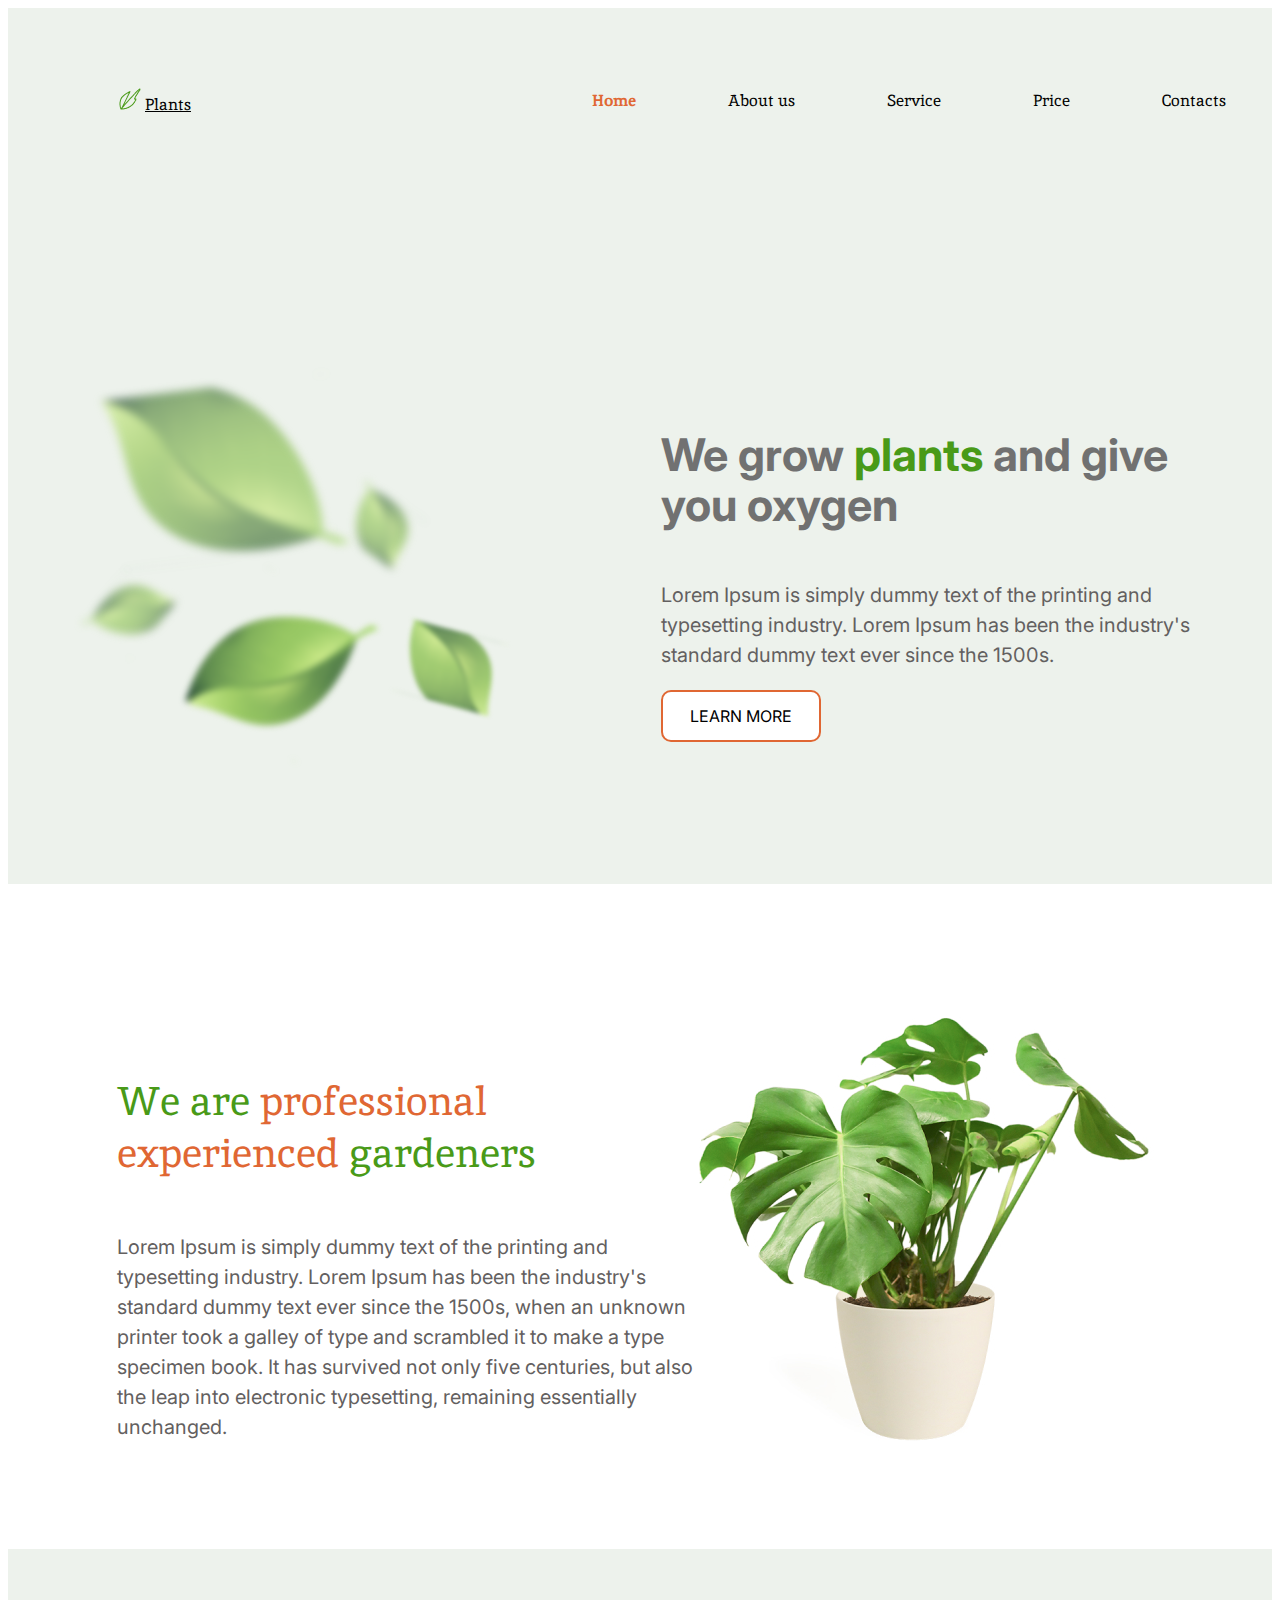
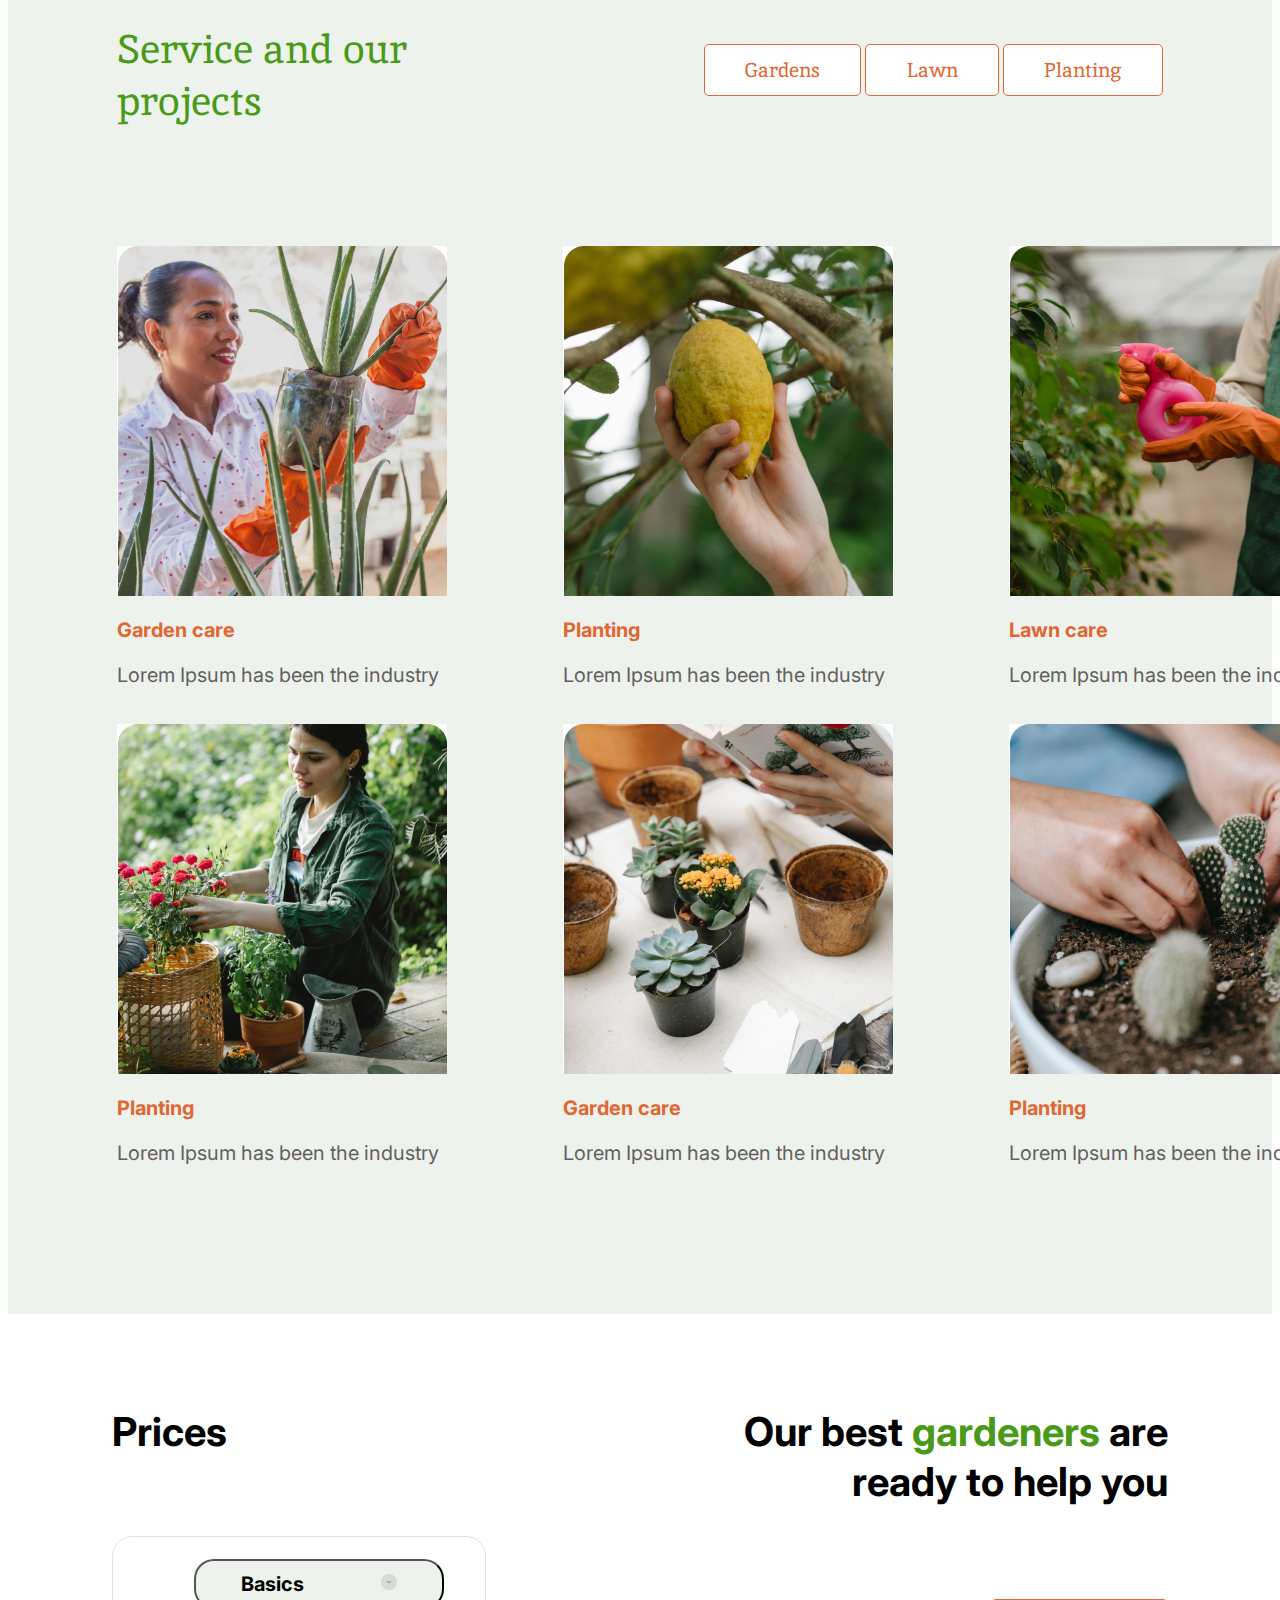
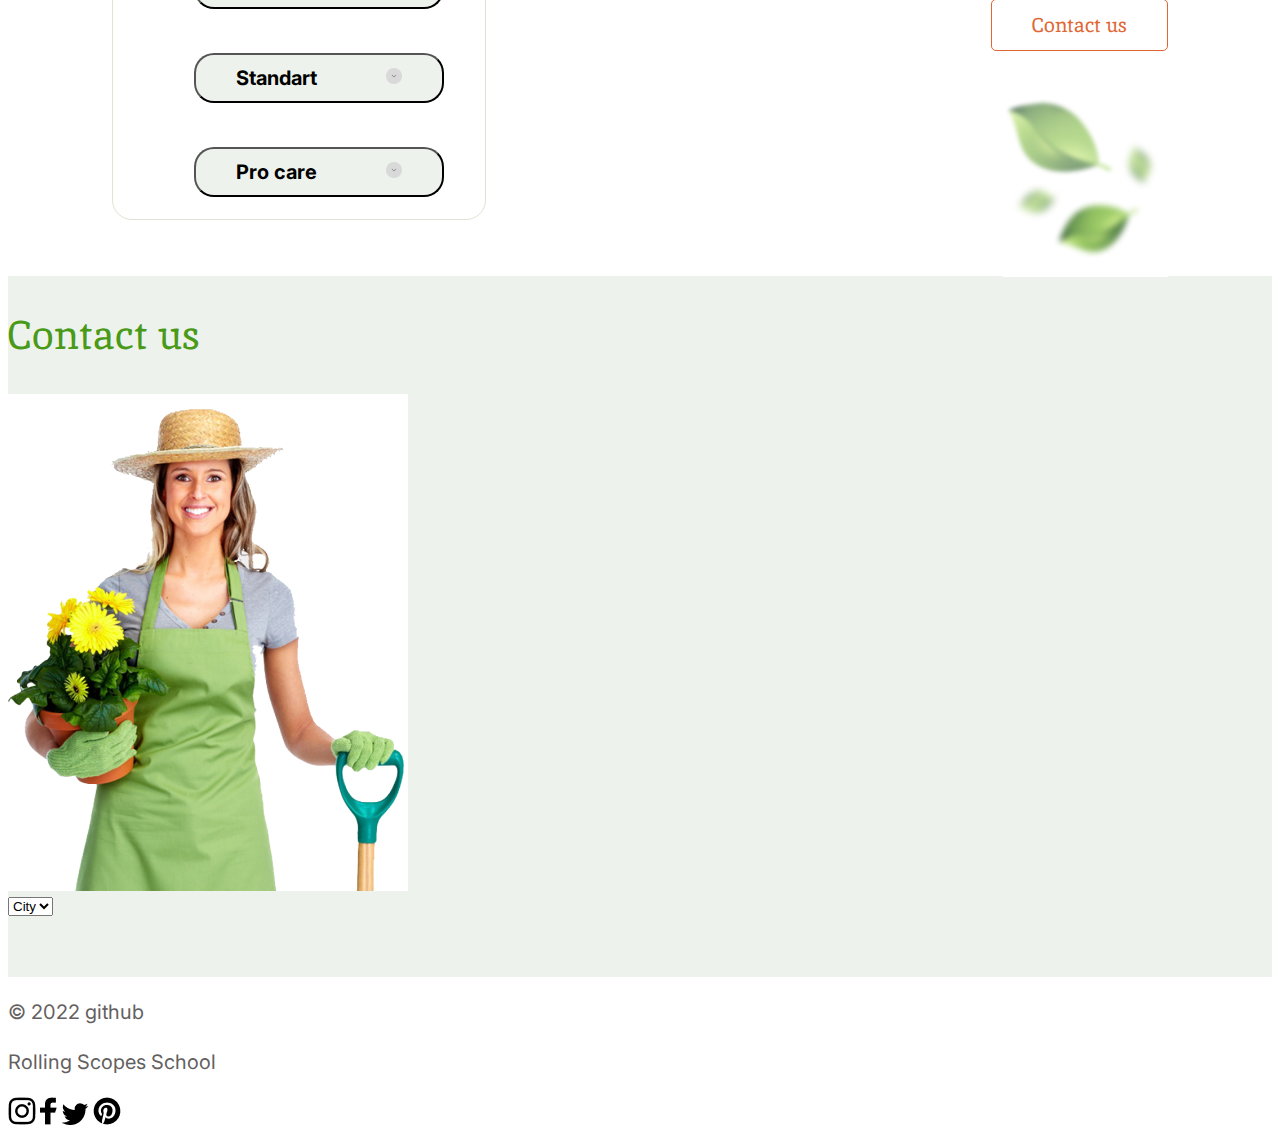
==== plants/index.html @ 0812a130 "feat: section services." ====
<!DOCTYPE html>
<html lang="en">
<head>
    <meta charset="UTF-8">
    <meta http-equiv="X-UA-Compatible" content="IE=edge">
    <meta name="viewport" content="width=device-width, initial-scale=1.0">
    <title>Plants</title>
    <link rel="preconnect" href="https://fonts.googleapis.com"><link rel="preconnect" href="https://fonts.gstatic.com" crossorigin><link href="https://fonts.googleapis.com/css2?family=Inter:wght@400;700&display=swap" rel="stylesheet">
    <link rel="preconnect" href="https://fonts.googleapis.com"><link rel="preconnect" href="https://fonts.gstatic.com" crossorigin><link href="https://fonts.googleapis.com/css2?family=Inika:wght@400;700&family=Inter:wght@400;700&display=swap" rel="stylesheet">
    <link rel="stylesheet" href="style.css">
</head>
<body>
    <header class="header">
        <div class="wrapper header_wrapper">
            <div class="logo__cont">
                <img src="img/logo/logo_vector.png" alt="logo">
                <a href="#" class="Logo">Plants</a>
            </div>
            <nav class="header__navig">
                <ul class="navig">
                    <li class="navig__list__home"><span class="color__text_second">Home</span></li>
                    <li class="navig__list">About us</li>
                    <li class="navig__list">Service</li>
                    <li class="navig__list">Price</li>
                    <li class="navig__list">Contacts</li>
                </ul>
            </nav>
        </div>
        
        
    </header>
    <main class="main">
        <section class="welcome">
            <div class="wrapper welcome__wrapper">
                <div class="welcome__content__left">
                    <img class="welcome__leafs" src="img/welcom/leafs.svg" alt="leafs">
                </div>
                <div class="welcome__content__right">
                    <h1>We grow <span class="color__text">plants</span> and give you oxygen</h1>
                    <p>Lorem Ipsum is simply dummy text of the printing and typesetting industry. Lorem Ipsum has been the industry's standard dummy text ever since the 1500s.</p>
                    <div class="welcom__button">
                    <button class="button_first">LEARN MORE</button>
                    </div>
                </div>
            </div>
        </section>
        <section class="about">
            <div class="wrapper about__wrapper">
                <div class="about__content">     
                    <h2>We are <span class="color__text_second">professional experienced</span>  gardeners</h2>
                    <p>Lorem Ipsum is simply dummy text of the printing and typesetting industry. Lorem Ipsum has been the industry's standard dummy text ever since the 1500s, when an unknown printer took a galley of type and scrambled it to make a type specimen book. It has survived not only five centuries, but also the leap into electronic typesetting, remaining essentially unchanged. </p>
                <div class="staffs">
                    <div class="img__julie">
                        <img  src="img/about/julie.jpg" alt="julie" >
                        <p>Julie</p>
                    </div>
                    <div class="img__marisa">
                        <img  src="img/about/marisa.jpg" alt="marisa">
                        <p>Marisa</p> 
                    </div>              
                </div>
                </div>
                <img class="houseplant" src="img/about/houseplant.jpg" alt="houseplant">
            </div>
        </section>
        <section class="services">
            <div class="wrapper services__wrapper">
                <div class="services__description">
                    <h2 class="services__title">Service and our projects</h2>
                    <div class="services__buttons">
                        <button class="button_second">Gardens</button>
                        <button class="button_second">Lawn</button>
                        <button class="button_second">Planting</button>
                    </div>
                   
                </div>
                <div class="services__content">
                    <span class="services_item">
                        <img src="img/services/1.jpg" alt="Garden care">
                        <h3>Garden care</h3>
                        <p>Lorem Ipsum has been the industry</p>
                    </span>
                    <span class="services_item">
                        <img src="img/services/2.jpg" alt="Planting">
                        <h3>Planting</h3>
                        <p>Lorem Ipsum has been the industry</p>
                    </span>
                    <span class="services_item">
                        <img src="img/services/3.jpg" alt="Lawn care">
                        <h3>Lawn care</h3>
                        <p>Lorem Ipsum has been the industry</p>
                    </span>
                    <span class="services_item">
                        <img src="img/services/4.jpg" alt="Planting">
                        <h3>Planting</h3>
                        <p>Lorem Ipsum has been the industry</p>
                    </span>
                    <span class="services_item">
                        <img src="img/services/5.jpg" alt="Garden care">
                        <h3>Garden care</h3>
                        <p>Lorem Ipsum has been the industry</p>
                    </span>
                    <span class="services_item">
                        <img src="img/services/6.jpg" alt="Planting">
                        <h3>Planting</h3>
                        <p>Lorem Ipsum has been the industry</p>
                    </span>
                </div> 
            </div>
        </section>
        <section class="prices">
            <div class="wrapper prices__wrapper">
                <div class="prices" id="prices">
                    <h4>Prices</h4>
                </div>
                <div class="prices__form" id="prices__form">
                       <ul class="dropdown__menu">
                        <li><button class="select__button">Basics <span><img src="img/other/accordion_btn.png" alt="accordion_btn"></span> </button></li>
                        <li><button class="select__button">Standart<span><img src="img/other/accordion_btn.png" alt="accordion_btn"></span> </button></li>
                        <li><button class="select__button">Pro care<span><img src="img/other/accordion_btn.png" alt="accordion_btn"></span> </button></li>
                       </ul>
                </div>
              <div class="prices__content" id="prices__description">
                <div class="prices__description" >
                    <h4>Our best <span class="color__text">gardeners</span> are ready to help you</h4>
                </div>
                <div class="prices__button" >
                    <button class="button_second">Contact us</button>
                </div>
                <div class="prices__image" >
                    <img src="img/prices/leafs.jpg" alt="leafs">
                </div>
              </div>

            </div>
        </section>
        <section class="contacts">
            <div class="wrapper">
                <h2>Contact us</h2>
                <img src="img/contact/contact_woman.jpg" alt="woman">
                <div class="contact__wrapp">
                    <select name="city" id="#">
                        <option value="city">City</option>
                    </select>
                </div>
            </div>
        </section>
    </main>
    <footer class="footer">
        <div class="wrapper">
            <div class="data">
                <p>&copy; 2022 github</p>
                <p>Rolling Scopes School</p>
                <div class="social__list">
                    <img src="img/footer_img/1.png" alt="instagram">
                    <img src="img/footer_img/2.png" alt="facebook">
                    <img src="img/footer_img/3.png" alt="twitter">
                    <img src="img/footer_img/4.png" alt="pinterest">
                </div>
            </div>
        </div>
    </footer>
</body>
</html>
---- plants/style.css ----
/* -------------------- constants ---------------------- */
:root{
    --color-main:#499A18;
    --color-secondary:#E06733;
    --color-background-main:#EDF2EC;
    --color-background-secondary:#FFFFFF;
    
}
html{
    font-size: 10px;
}

body{
    font-size: 1.6rem;
     font-family:'Inter', sans-serif;
}

.wrapper{
    max-width: 1440px;
    margin: auto;
    
}

/* -------------------- styles for text  ---------------- */
h1{
    font-family: 'Inter';
    font-style: normal;
    font-weight: 700;
    font-size: 45px;
    line-height: 50px;
    color: #717171;
}

h2{
    font-family: 'Inika';
    font-style: normal;
    font-weight: 400;
    font-size: 40px;
    line-height: 52px;
    color:var(--color-main)
}

h3{
    font-family: 'Inter';
    font-style: normal;
    font-weight: 700;
    font-size: 20px;
    line-height: 20px;
    color: var(--color-secondary);
}

h4{
    font-family: 'Inter';
    font-style: normal;
    font-weight: 700;
    font-size: 40px;
    line-height: 50px;
    color: #000000;
}
.color__text{
    color:var(--color-main);
}

.color__text_second{
    color: var(--color-secondary);
}

p{
    font-family: 'Inter';
    font-style: normal;
    font-weight: 400;
    font-size: 20px;
    line-height: 30px;
    color: #636060;
}

/* -------------------- sections -----------------------------*/
header{
    background-color:var(--color-background-main);
    padding: 52px 0 60.96px 0;
  
}

main{
    background-color:var(--color-background-main);
    padding: 52px 0 60.96px 0;
}

.header_wrapper{
    display: flex;
    align-items: center;
    justify-content: space-between;
}

.navig{
    display: flex;
}

.navig__list{
    list-style: none;
    padding: 0 46px;
    font-family: 'Inika';
    font-style: normal;
    font-weight: 400;
    font-size: 16px;
    line-height: 50px;
    color: #000;
    cursor: pointer;
}

.navig__list__home{
    list-style: none;
    padding: 0 46px;
    font-family: 'Inika';
    font-style: normal;
    font-weight: 700;
    font-size: 16px;
    line-height: 50px;
}

.Logo{
    font-family: 'Inika';
    font-style: normal;
    font-weight: 400;
    font-size: 16px;
    line-height: 21px;

    color: #000000;
}

.logo__cont{
    padding-left: 111px;
}

.welcome{
    background-color: var(--color-background-main);
}

.welcome__wrapper{
    display: flex;
    align-items: center;
    justify-content: space-between;
    padding: 109px 62px;
}

.welcome__content__right{
    width: 549px;
    height: 340px;
    display: flex;
    flex-wrap: wrap;
    align-content: space-between;
    justify-content: space-between;
   
}
.welcome__leafs{
    width: 448.8px;
    height: 407.36px;
       
}    

.about{
    background-color: var(--color-background-secondary);
}

.about__wrapper{
    display: flex;
    align-items:center ;
    justify-content: space-between;
    padding: 93px 109px;
}

.about__content{
    word-wrap: break-word;
    display: flex;
    justify-content: left;
    flex-wrap: wrap;
    width: 605px;
    height: 350px;
    left: 109px;
    top: 161px;
}
.houseplant{
    width: 464px;
    height: 479px;
    left: 867px;
    top: 93px;
}

.staffs{
    display: none;
}
/*
.about__content:hover + .staffs{
    
 }
 */

.services{
    background-color: var(--color-background-main);
}

.services__wrapper{
    display: flex;
    flex-direction: column;
}

.services__description{
    display: flex;
    justify-content: space-between;
    align-items: center;
    padding: 40px 109px 90px;
 
}

.services__content{
    display: flex;
    flex-wrap: wrap;
    justify-content: space-between;
    align-items: center;
    align-content: space-around;
    width:1222px ;
    height: 955px;
    padding: 0px 109px 119px 109px;
}

.services__title{
    width: 306px;
    height: 94px;
}


.prices{
    background-color: var(--color-background-secondary);
}

.prices__wrapper{
    display: grid;
    padding: 40px 104px;
    grid-template-rows: 1fr  ;
    grid-template-columns: 1fr;
    row-gap: 10px;
    grid-template-areas: 
    "prices prices__description"
    "prices__form prices__description"
    ;
}
.prices__content{
    display: flex;
    flex-direction: column;
    justify-content: space-between;
    align-items: flex-end;
    width: 452px;
    height: 191px;
    text-align: right;
    grid-gap: 39px;
}


#prices{
    grid-area: prices;
}
#prices__description{
    grid-area: prices__description;
}
#prices__form{
    grid-area: prices__form;
}
    

.contacts{
    background-color: var(--color-background-main);
}

footer{
    background-color: var(--color-background-secondary);
}

/* ---------------------- elements ------------------------*/

.button_first{
    font-family: 'Inter';
    font-style: normal;
    font-weight: 400;
    font-size: 16px;
    line-height: 20px;
    background: var(--color-background-secondary);
    border: 2px solid #E06733;
    border-radius: 10px;
    cursor: pointer;

    padding: 14px 27px;
}

.button_second{
    font-family: 'Inika';
    font-style: normal;
    font-weight: 400;
    font-size: 20px;
    line-height: 26px;
    color: var(--color-secondary);
    cursor: pointer;
    background-color: var(--color-background-secondary);
    border: 1px solid #E06733;
    border-radius: 5px;

    padding: 12px 40px
}

.dropdown__menu{
    display: flex;
    flex-direction: column;
    align-items: center;
    justify-content: space-around;
    box-sizing: content-box;
    width: 332px;
    height: 282.01px;
    border: 1px solid #E3E1D5;
    border-radius: 20px;
    list-style: none;
}

.select__button{
    width: 250px;
    height: 50px;
    background: #EDF2EC;
    border-radius: 20px;
    left: 145px;
    top: 347.01px;

    font-family: 'Inter';
    font-style: normal;
    font-weight: 700;
    font-size: 20px;
    line-height: 20px;
    color: #000000;
}

.select__button{
    display: flex;
    justify-content: space-around;
    align-items: center;
    cursor: pointer;

}
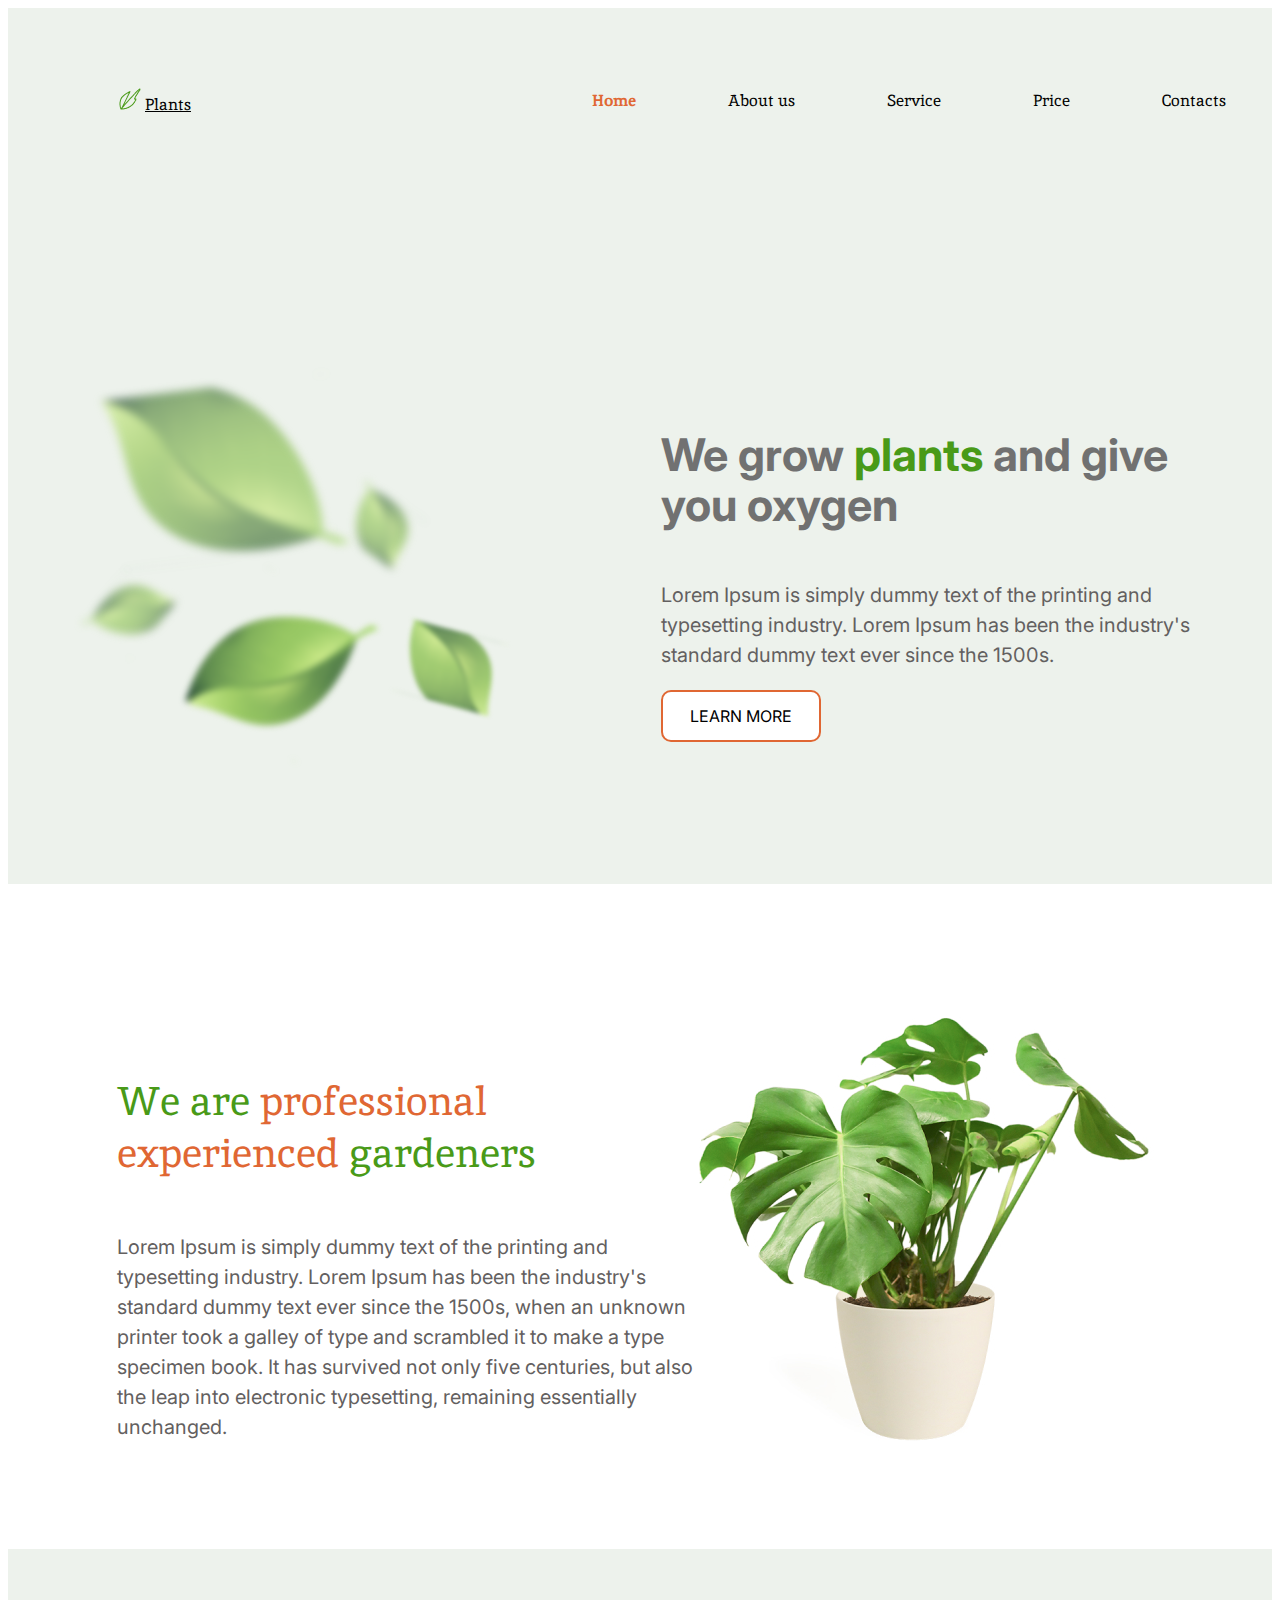
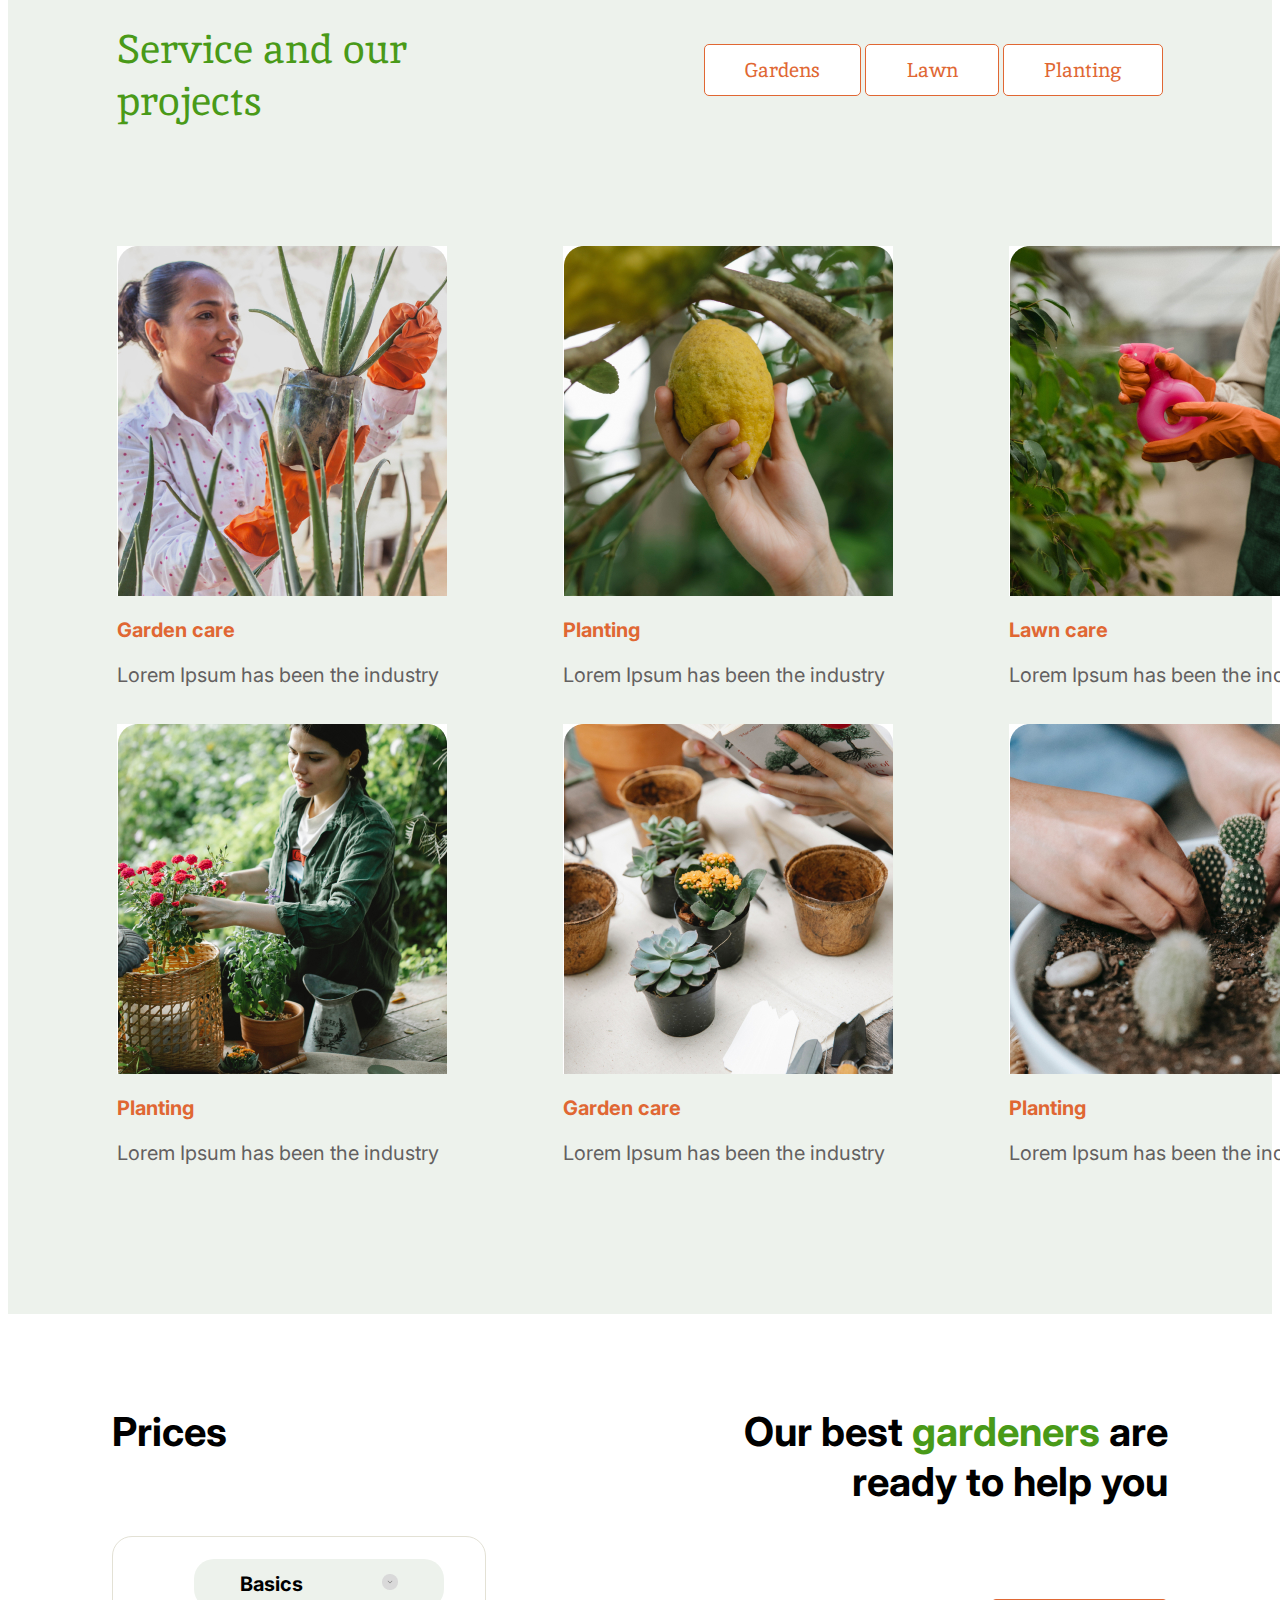
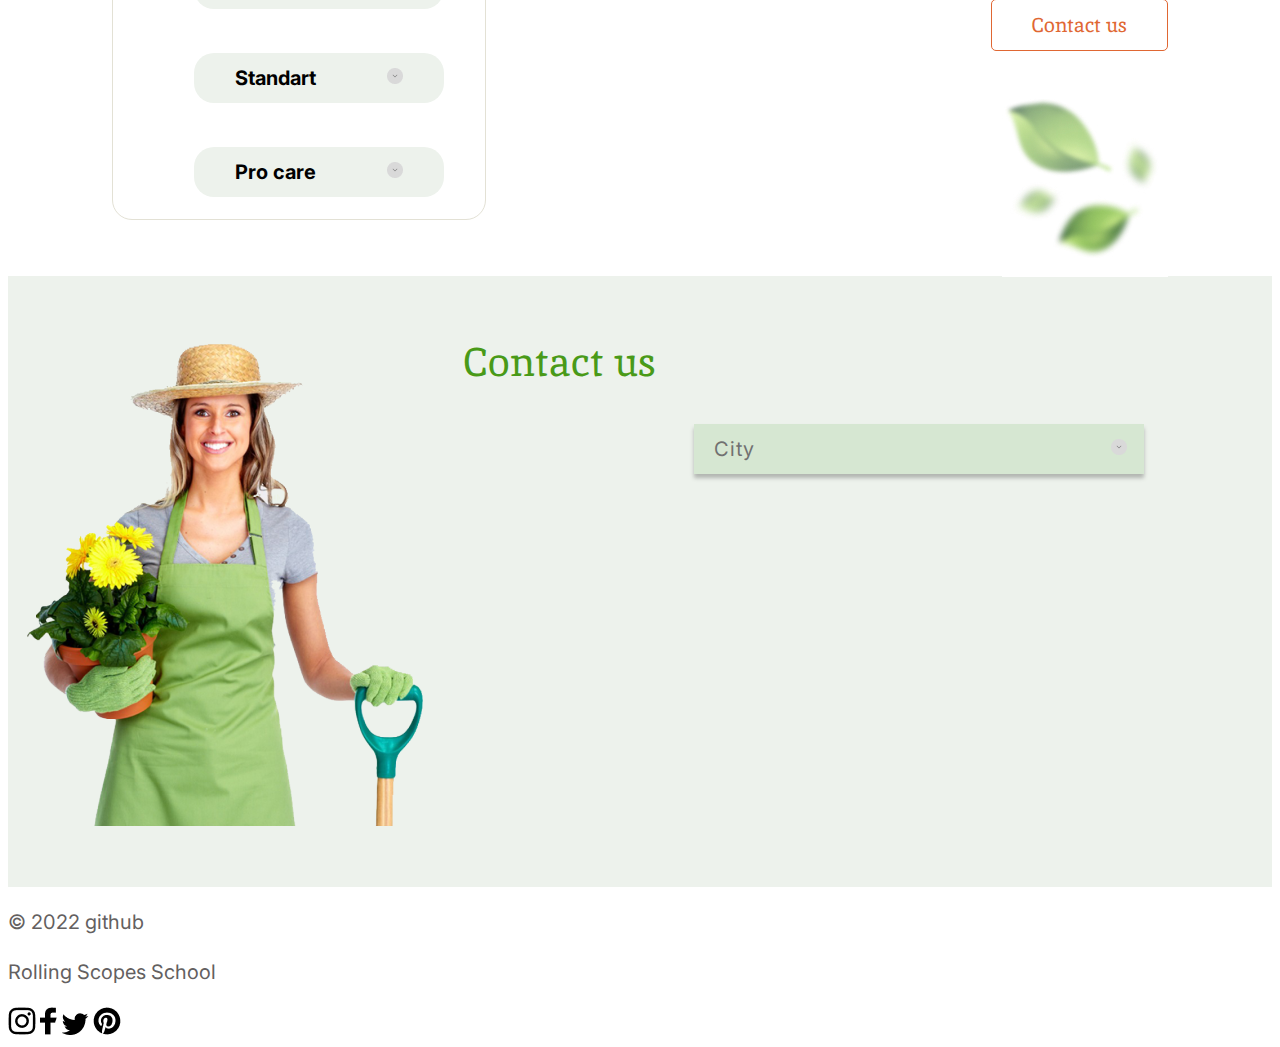
==== commit eea47d67: "feat: section contacts" ====
--- a/plants/index.html
+++ b/plants/index.html
@@ -135,14 +135,12 @@
             </div>
         </section>
         <section class="contacts">
-            <div class="wrapper">
+            <div class="wrapper contacts__wrapper">
+                <img src="img/contact/contact_woman.png" alt="woman" class="contact__img">
                 <h2>Contact us</h2>
-                <img src="img/contact/contact_woman.jpg" alt="woman">
-                <div class="contact__wrapp">
-                    <select name="city" id="#">
-                        <option value="city">City</option>
-                    </select>
-                </div>
+                <div class="button__wrapp">
+                        <button class="contact__button">City<span><img src="img/other/accordion_btn.png" alt="accordion"></span></button>
+                </div>      
             </div>
         </section>
     </main>
--- a/plants/style.css
+++ b/plants/style.css
@@ -6,6 +6,7 @@
     --color-background-secondary:#FFFFFF;
     
 }
+
 html{
     font-size: 10px;
 }
@@ -78,6 +79,7 @@
 header{
     background-color:var(--color-background-main);
     padding: 52px 0 60.96px 0;
+   
   
 }
 
@@ -269,8 +271,27 @@
 
 .contacts{
     background-color: var(--color-background-main);
-}
-
+    
+}
+
+.contacts__wrapper{
+    display: flex;
+    justify-content: space-around;
+}
+
+.contacts__wrapper h2{
+    padding-top: 60px;
+    margin: 0;
+}
+.contact__img{
+    padding-top: 53px;
+    
+}
+.button__wrapp{
+    display: flex;
+   
+    padding: 148px 109px 0 0 ;
+}
 footer{
     background-color: var(--color-background-secondary);
 }
@@ -333,6 +354,7 @@
     font-size: 20px;
     line-height: 20px;
     color: #000000;
+    border: 0;
 }
 
 .select__button{
@@ -341,4 +363,36 @@
     align-items: center;
     cursor: pointer;
 
-}+}
+.contact__button{
+    width: 450px;
+    height: 50px;
+}
+.contact__button{
+    background: #D6E7D2;
+    box-shadow: 0px 4px 4px rgba(0, 0, 0, 0.25);
+    border-radius: 0px;
+    border: 0;
+}
+
+.contact__button{
+    display: flex;
+    flex-wrap: nowrap;
+    justify-items: baseline;
+    justify-content: space-between;
+    align-items: center;
+    padding-left: 20px;
+    padding-right: 17px;
+    
+}
+.contact__button{
+    font-family: 'Inter';
+    font-style: normal;
+    font-weight: 400;
+    font-size: 20px;
+    line-height: 40px;
+    letter-spacing: 0.05em;
+    color: #717171;
+    cursor: pointer;
+
+}
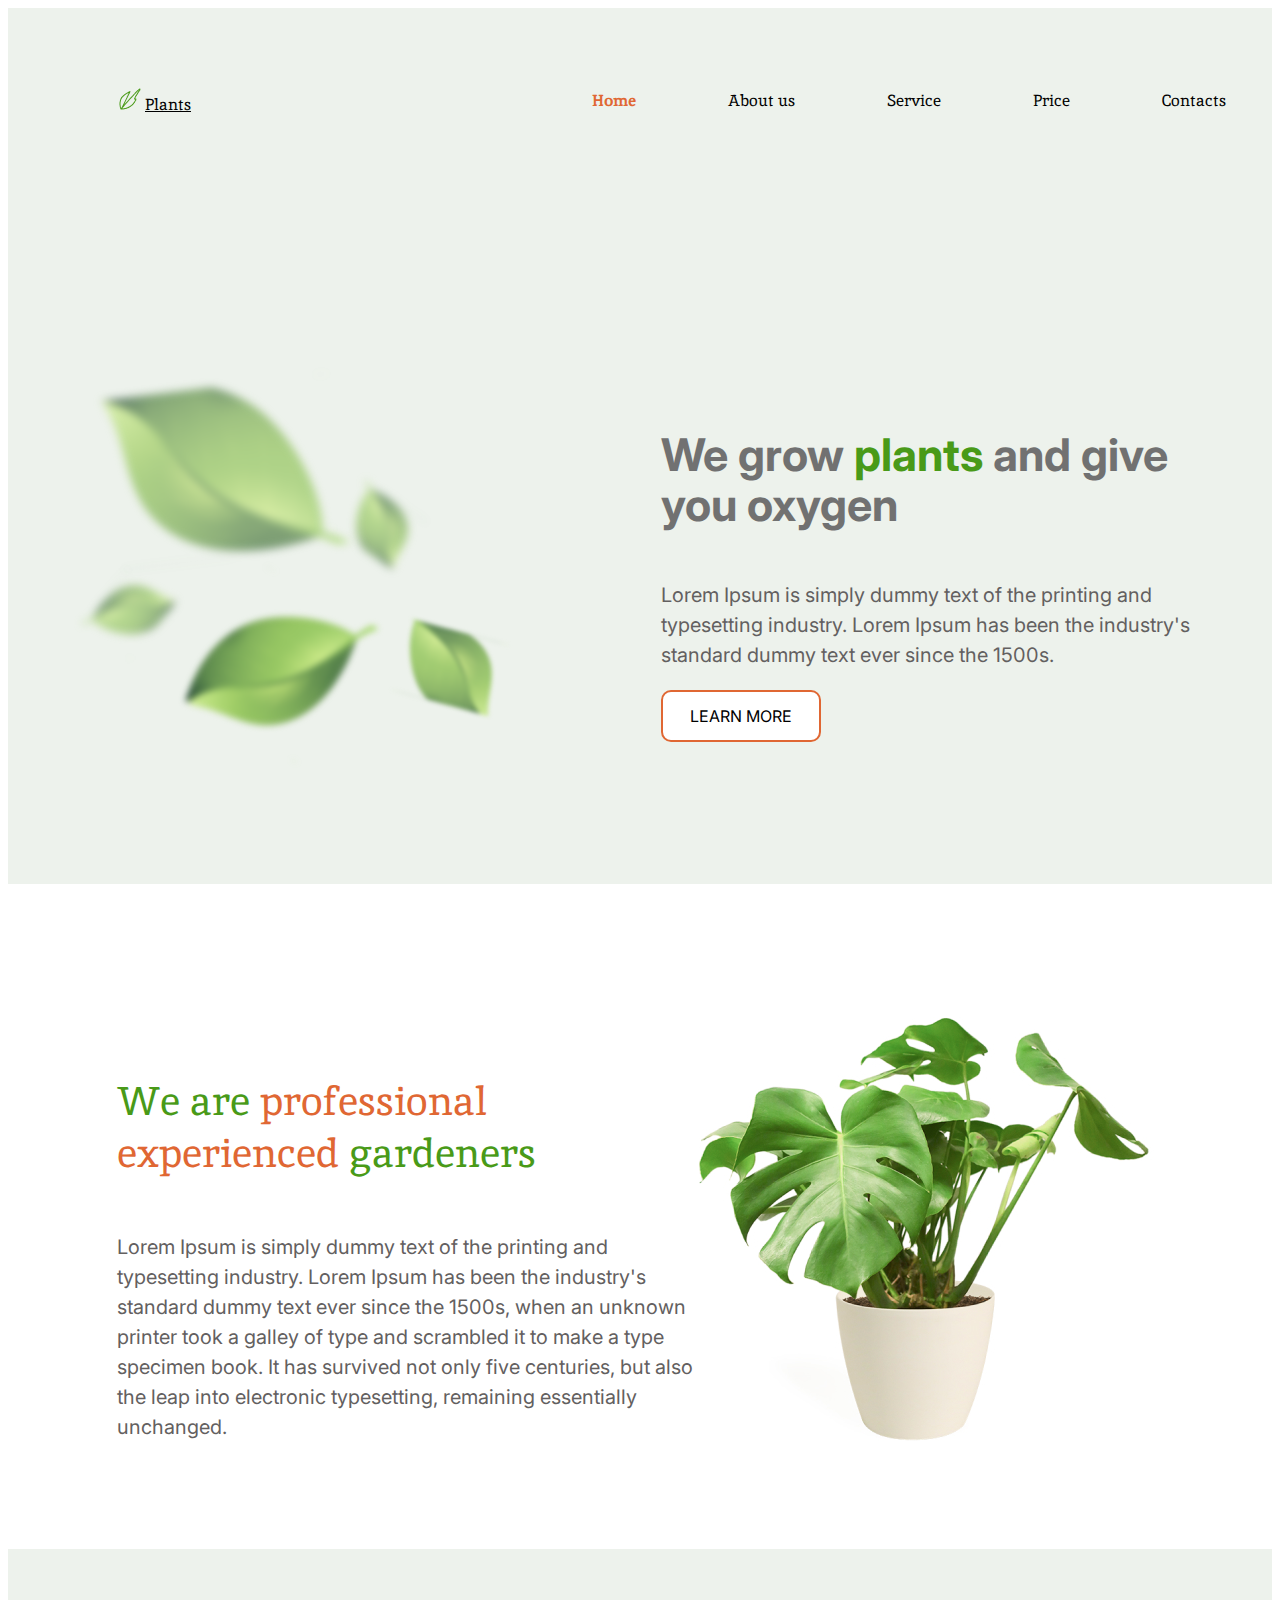
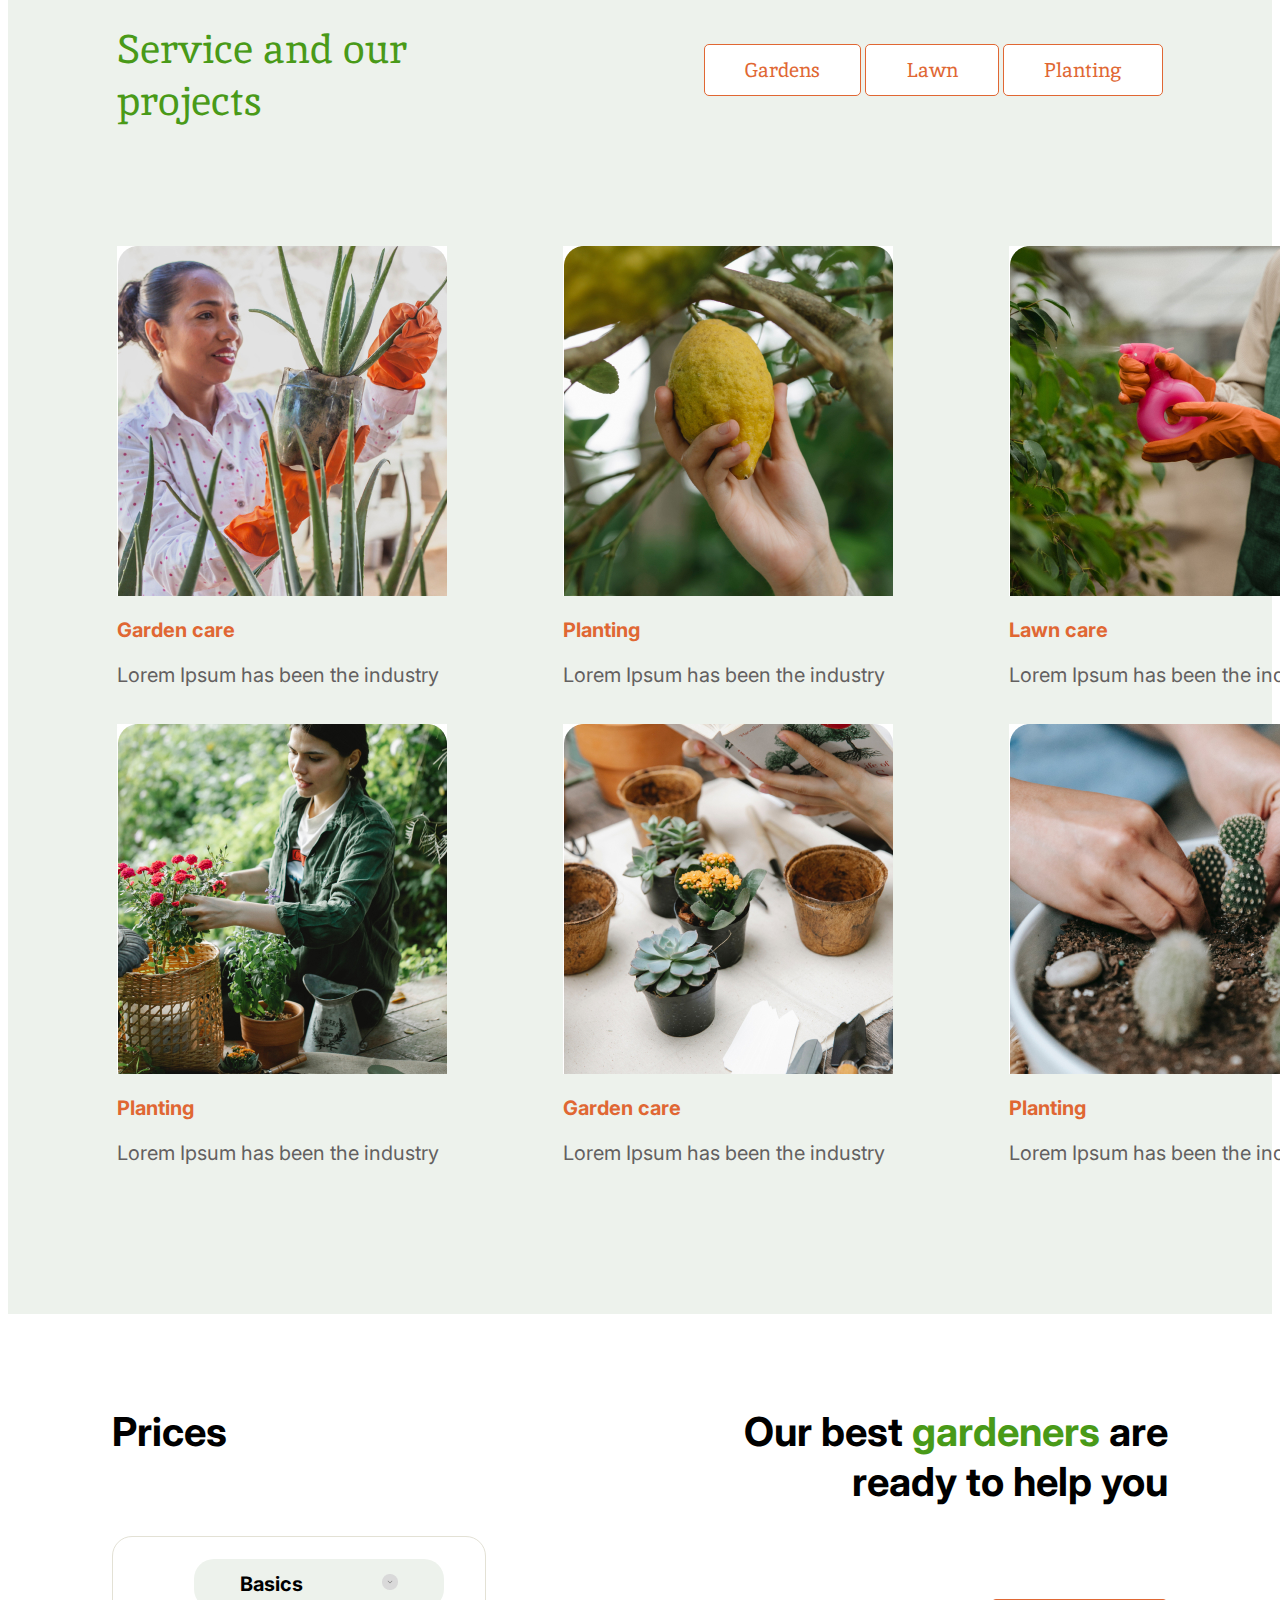
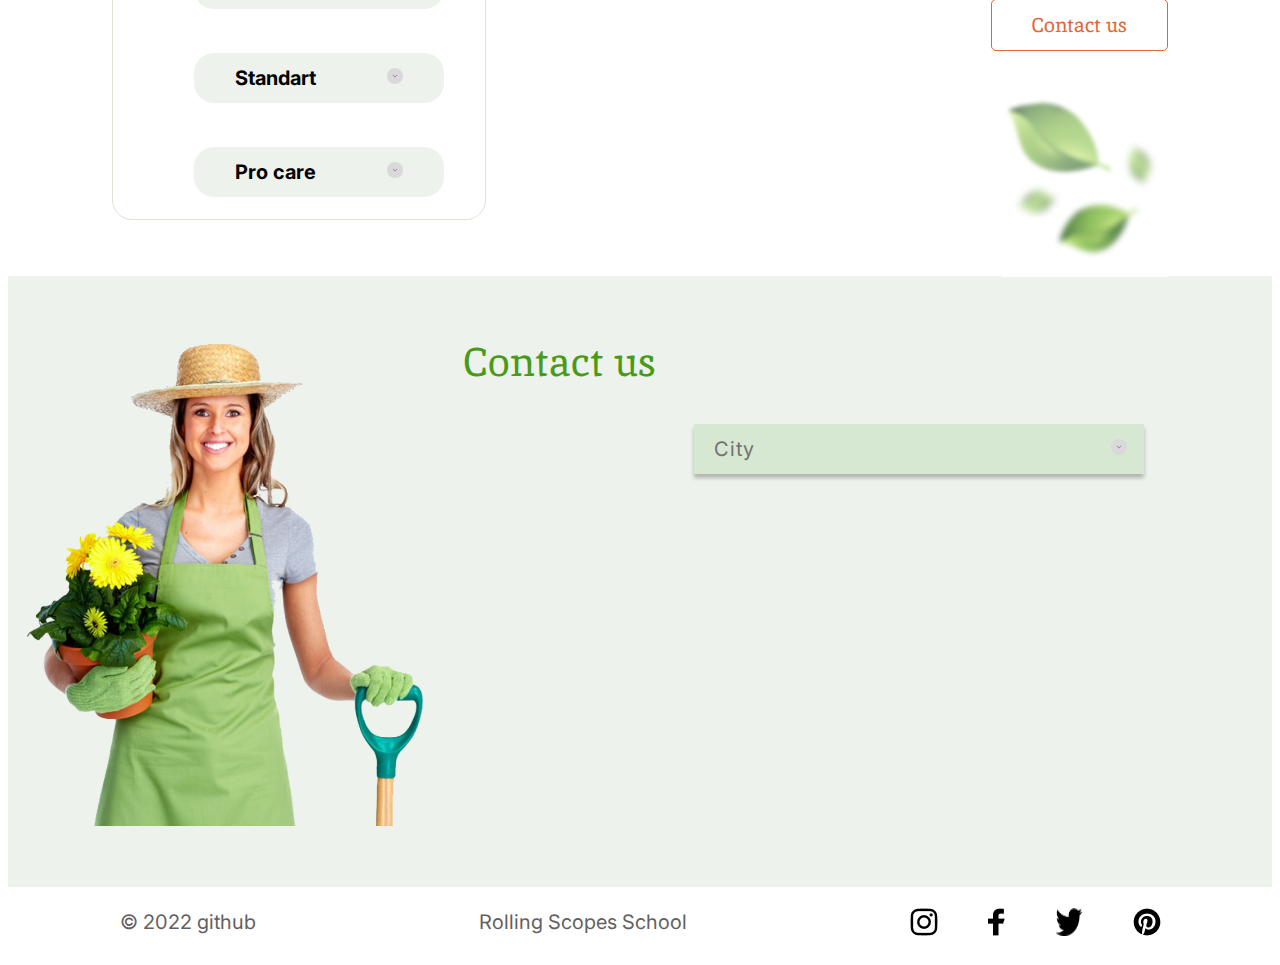
==== commit c0ba56b5: "feat: footer" ====
--- a/plants/index.html
+++ b/plants/index.html
@@ -145,8 +145,8 @@
         </section>
     </main>
     <footer class="footer">
-        <div class="wrapper">
-            <div class="data">
+        <div class="wrapper footer__wrapper">
+   
                 <p>&copy; 2022 github</p>
                 <p>Rolling Scopes School</p>
                 <div class="social__list">
@@ -155,7 +155,7 @@
                     <img src="img/footer_img/3.png" alt="twitter">
                     <img src="img/footer_img/4.png" alt="pinterest">
                 </div>
-            </div>
+    
         </div>
     </footer>
 </body>
--- a/plants/style.css
+++ b/plants/style.css
@@ -289,11 +289,23 @@
 }
 .button__wrapp{
     display: flex;
-   
     padding: 148px 109px 0 0 ;
 }
 footer{
     background-color: var(--color-background-secondary);
+}
+
+.footer__wrapper{
+    display: flex;
+    flex-wrap: nowrap;
+    justify-items: center;
+    justify-content: space-around;
+    align-items: center;
+}
+.social__list{
+    display: flex;
+    gap: 50px;
+    justify-content: space-between;
 }
 
 /* ---------------------- elements ------------------------*/
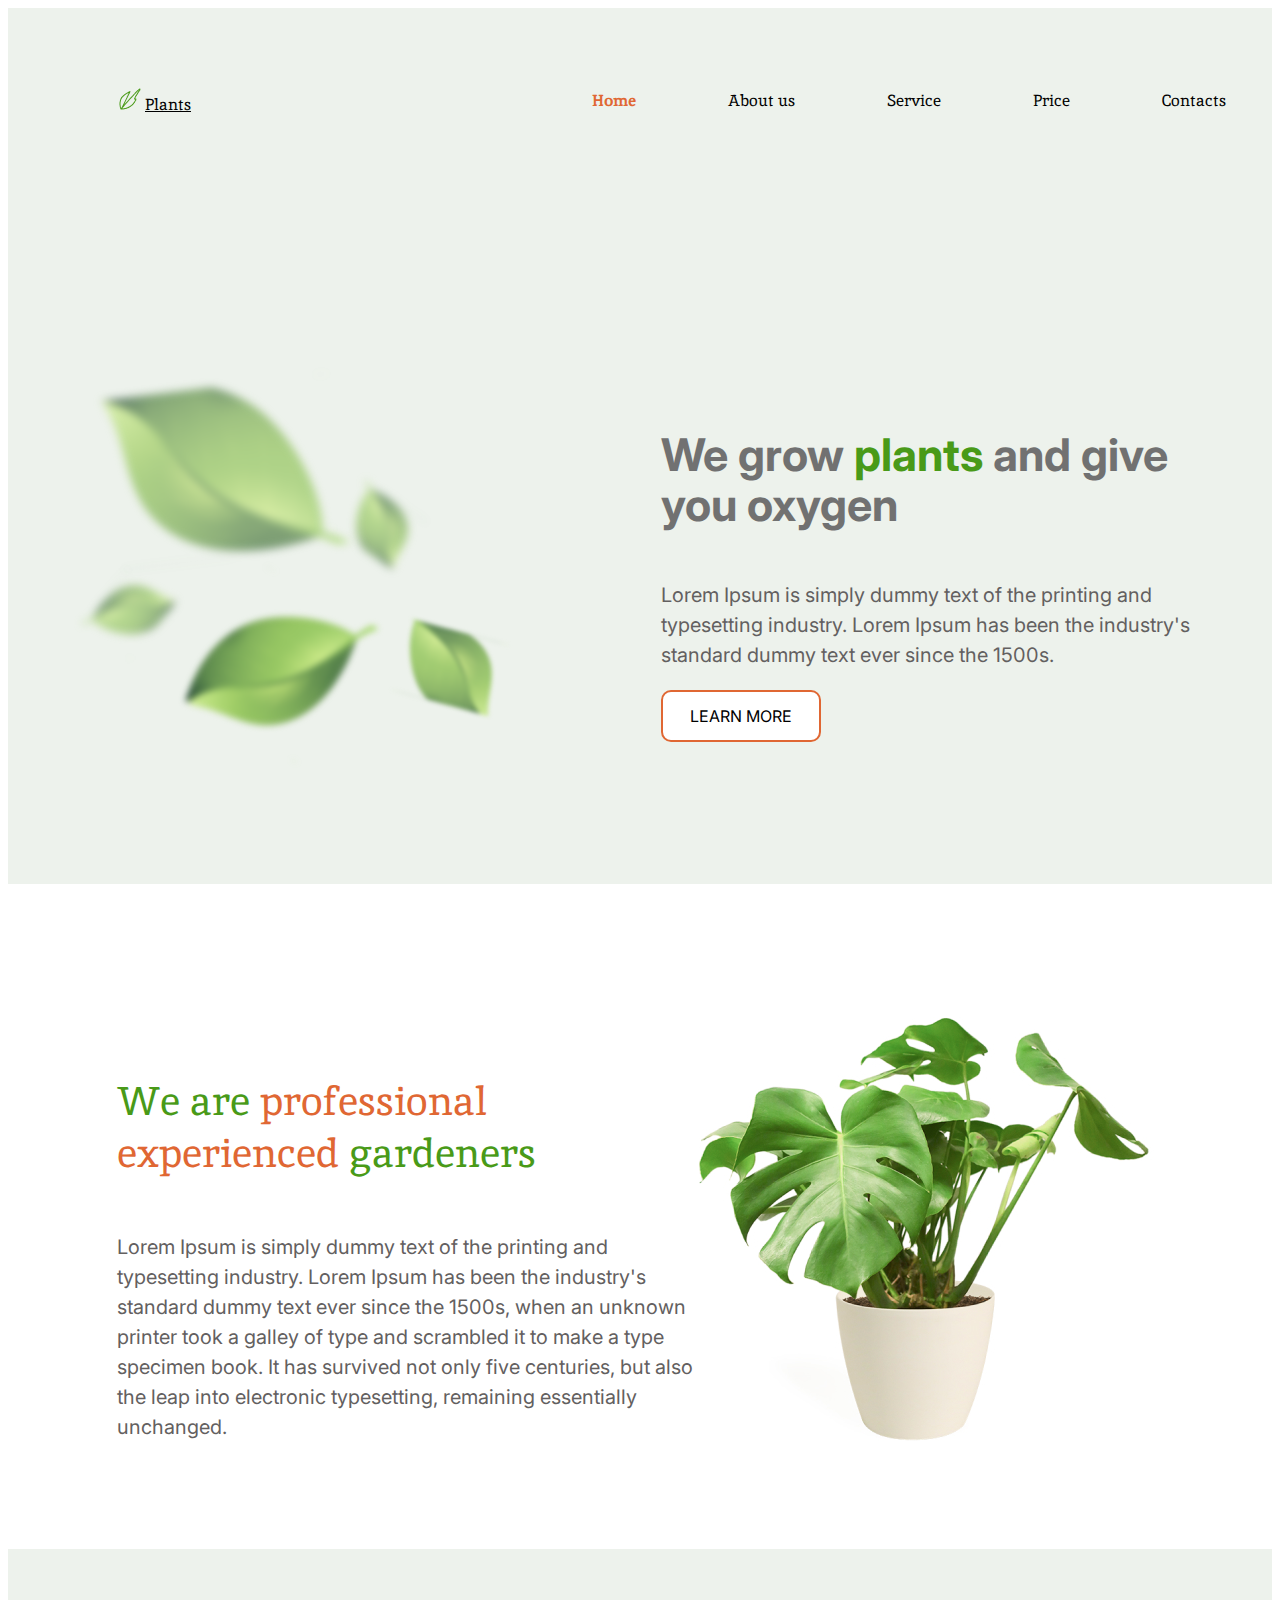
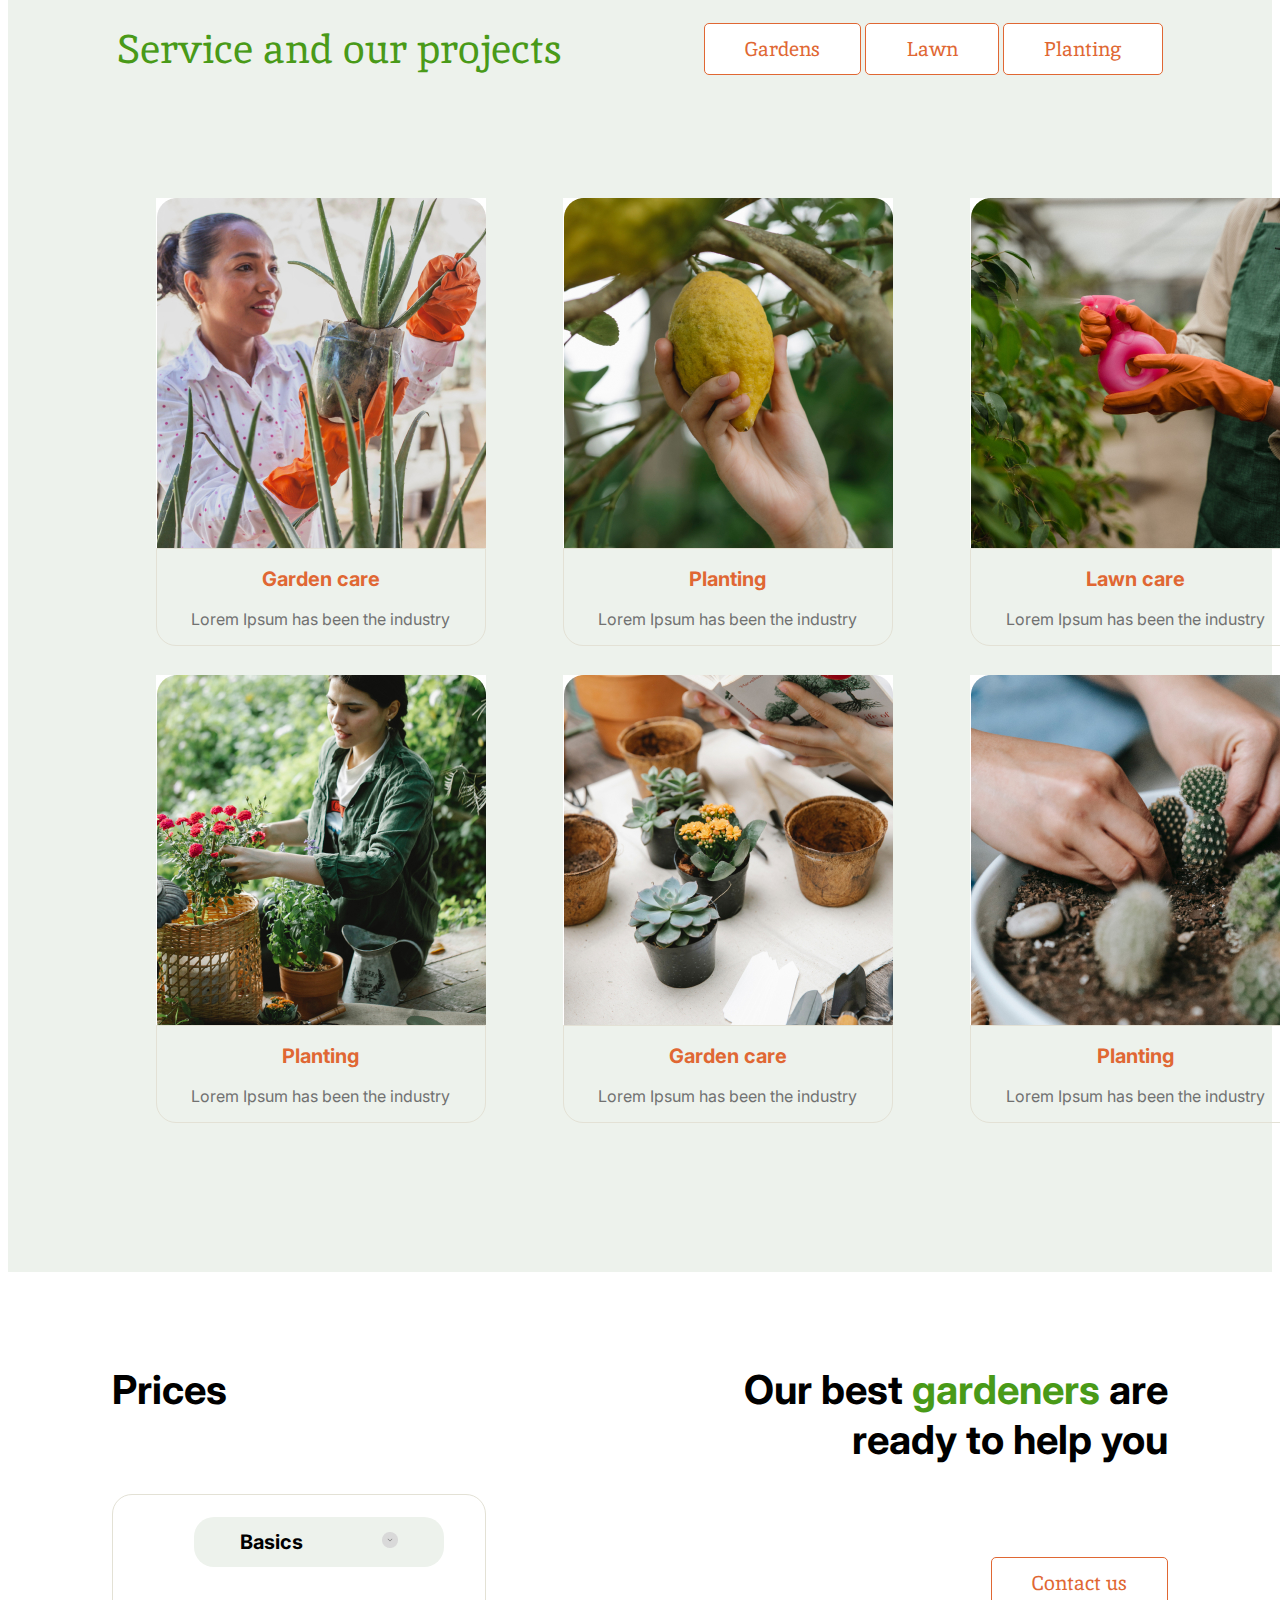
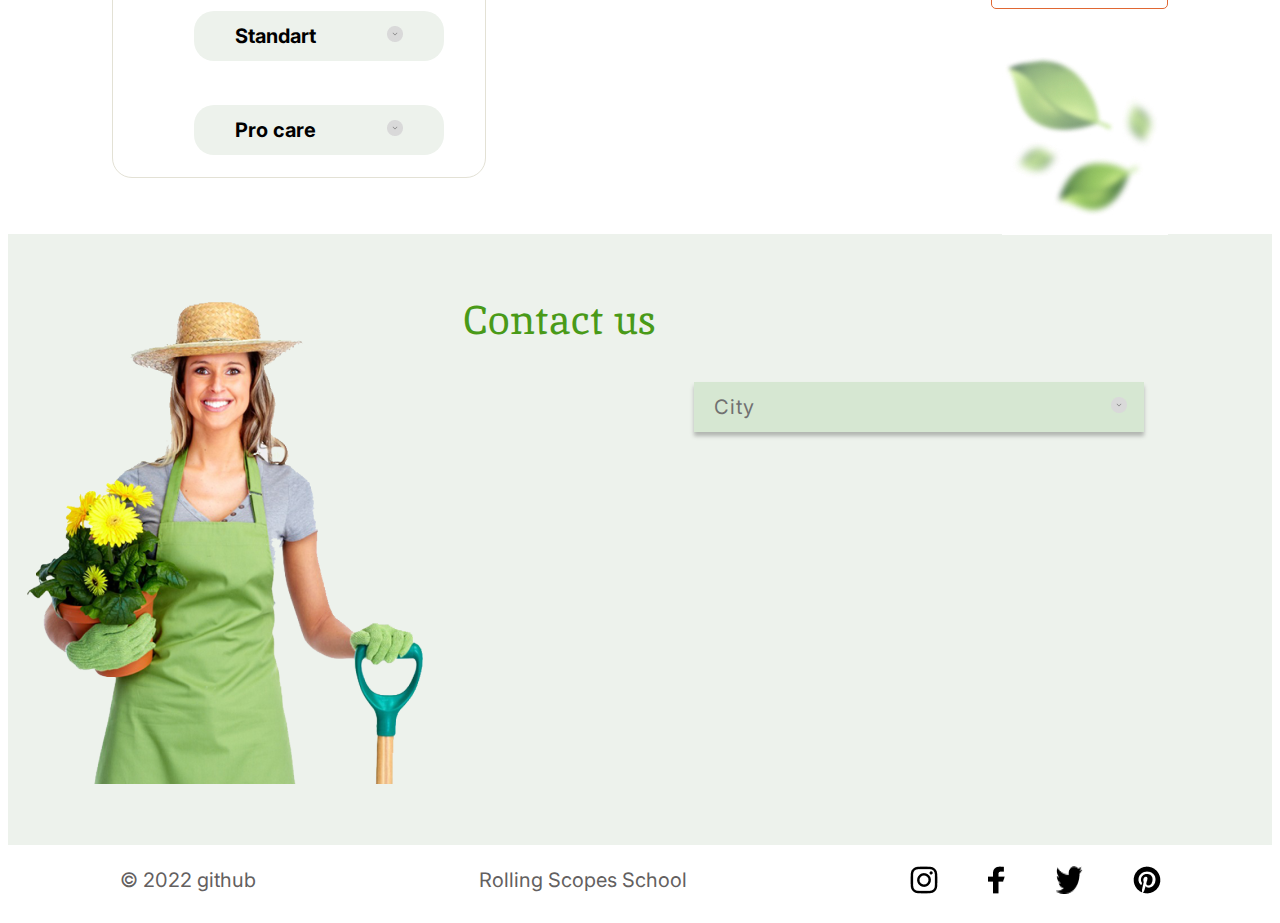
==== commit 901b0284: "refactor: modifid section services in index.html, formatig css" ====
--- a/plants/index.html
+++ b/plants/index.html
@@ -76,34 +76,82 @@
                 </div>
                 <div class="services__content">
                     <span class="services_item">
-                        <img src="img/services/1.jpg" alt="Garden care">
-                        <h3>Garden care</h3>
-                        <p>Lorem Ipsum has been the industry</p>
-                    </span>
-                    <span class="services_item">
-                        <img src="img/services/2.jpg" alt="Planting">
-                        <h3>Planting</h3>
-                        <p>Lorem Ipsum has been the industry</p>
-                    </span>
-                    <span class="services_item">
-                        <img src="img/services/3.jpg" alt="Lawn care">
-                        <h3>Lawn care</h3>
-                        <p>Lorem Ipsum has been the industry</p>
-                    </span>
-                    <span class="services_item">
-                        <img src="img/services/4.jpg" alt="Planting">
-                        <h3>Planting</h3>
-                        <p>Lorem Ipsum has been the industry</p>
-                    </span>
-                    <span class="services_item">
-                        <img src="img/services/5.jpg" alt="Garden care">
-                        <h3>Garden care</h3>
-                        <p>Lorem Ipsum has been the industry</p>
-                    </span>
-                    <span class="services_item">
-                        <img src="img/services/6.jpg" alt="Planting">
-                        <h3>Planting</h3>
-                        <p>Lorem Ipsum has been the industry</p>
+                       <div class="style__cards">
+                            <div class="style__img">
+                                <img src="img/services/1.jpg" alt="Garden care">
+                            </div>
+                            <div class="style__info">
+                                <div class="style__header">
+                                    <h3>Garden care</h3>
+                                    <p>Lorem Ipsum has been the industry</p>
+                                </div>
+                            </div>
+                        </div> 
+                    </span>
+                    <span class="services_item">
+                        <div class="style__cards">
+                            <div class="style__img">
+                                <img src="img/services/2.jpg" alt="Planting">
+                            </div>
+                            <div class="style__info">
+                                <div class="style__header">
+                                   <h3>Planting</h3>
+                                   <p>Lorem Ipsum has been the industry</p>
+                                </div>
+                            </div>
+                        </div>
+                    </span>
+                    <span class="services_item">
+                        <div class="style__cards">
+                            <div class="style__img">
+                                <img src="img/services/3.jpg" alt="Lawn care">
+                            </div>
+                            <div class="style__info">
+                                <div class="style__header">
+                                    <h3>Lawn care</h3>
+                                    <p>Lorem Ipsum has been the industry</p>
+                                </div>
+                            </div>
+                        </div>
+                    </span>
+                    <span class="services_item">
+                        <div class="style__cards">
+                            <div class="style__img">
+                                <img src="img/services/4.jpg" alt="Planting">
+                            </div>
+                            <div class="style__info">
+                                <div class="style__header">
+                                    <h3>Planting</h3>
+                                    <p>Lorem Ipsum has been the industry</p>
+                                </div>
+                            </div>
+                        </div>
+                    </span>
+                    <span class="services_item">
+                        <div class="style__cards">
+                            <div class="style__img">
+                                <img src="img/services/5.jpg" alt="Garden care">
+                            </div>
+                            <div class="style__info">
+                                <div class="style__header">
+                                    <h3>Garden care</h3>
+                                    <p>Lorem Ipsum has been the industry</p>
+                                </div>
+                            </div>
+                        </div>
+                    </span>
+                    <span class="services_item">
+                        <div class="style__cards">
+                            <div class="style__img">
+                                <img src="img/services/6.jpg" alt="Planting">
+                            </div>
+                            <div class="style__info">
+                                <div class="style__header">
+                                    <h3>Planting</h3>
+                                    <p>Lorem Ipsum has been the industry</p>
+                                </div>
+                            </div>
+                        </div>
                     </span>
                 </div> 
             </div>
--- a/plants/style.css
+++ b/plants/style.css
@@ -74,6 +74,14 @@
     line-height: 30px;
     color: #636060;
 }
+.style__header p{
+    font-family: 'Inter';
+    font-style: normal;
+    font-weight: 400;
+    font-size: 16px;
+    line-height: 20px;
+    color: #717171;
+}
 
 /* -------------------- sections -----------------------------*/
 header{
@@ -208,8 +216,8 @@
 
 .services__description{
     display: flex;
-    justify-content: space-between;
-    align-items: center;
+    align-items: center;
+    justify-content: space-between;
     padding: 40px 109px 90px;
  
 }
@@ -217,19 +225,32 @@
 .services__content{
     display: flex;
     flex-wrap: wrap;
-    justify-content: space-between;
-    align-items: center;
-    align-content: space-around;
-    width:1222px ;
+    justify-content: space-around;
+    width: 1222px ;
     height: 955px;
     padding: 0px 109px 119px 109px;
-}
-
-.services__title{
-    width: 306px;
-    height: 94px;
-}
-
+    
+}
+
+.style__cards{
+    width: 330px;  
+}
+
+.style__img {
+    border-radius: 0 0 20px 20px;
+    width: 330px;
+    height: 350px;
+ 
+  }
+
+  .style__info {
+    text-align: center;
+    word-break: break-word;
+    overflow: hidden;
+    border-radius: 0 0 20px 20px;
+    border: 1px solid #E3E1D5;
+   
+  }
 
 .prices{
     background-color: var(--color-background-secondary);
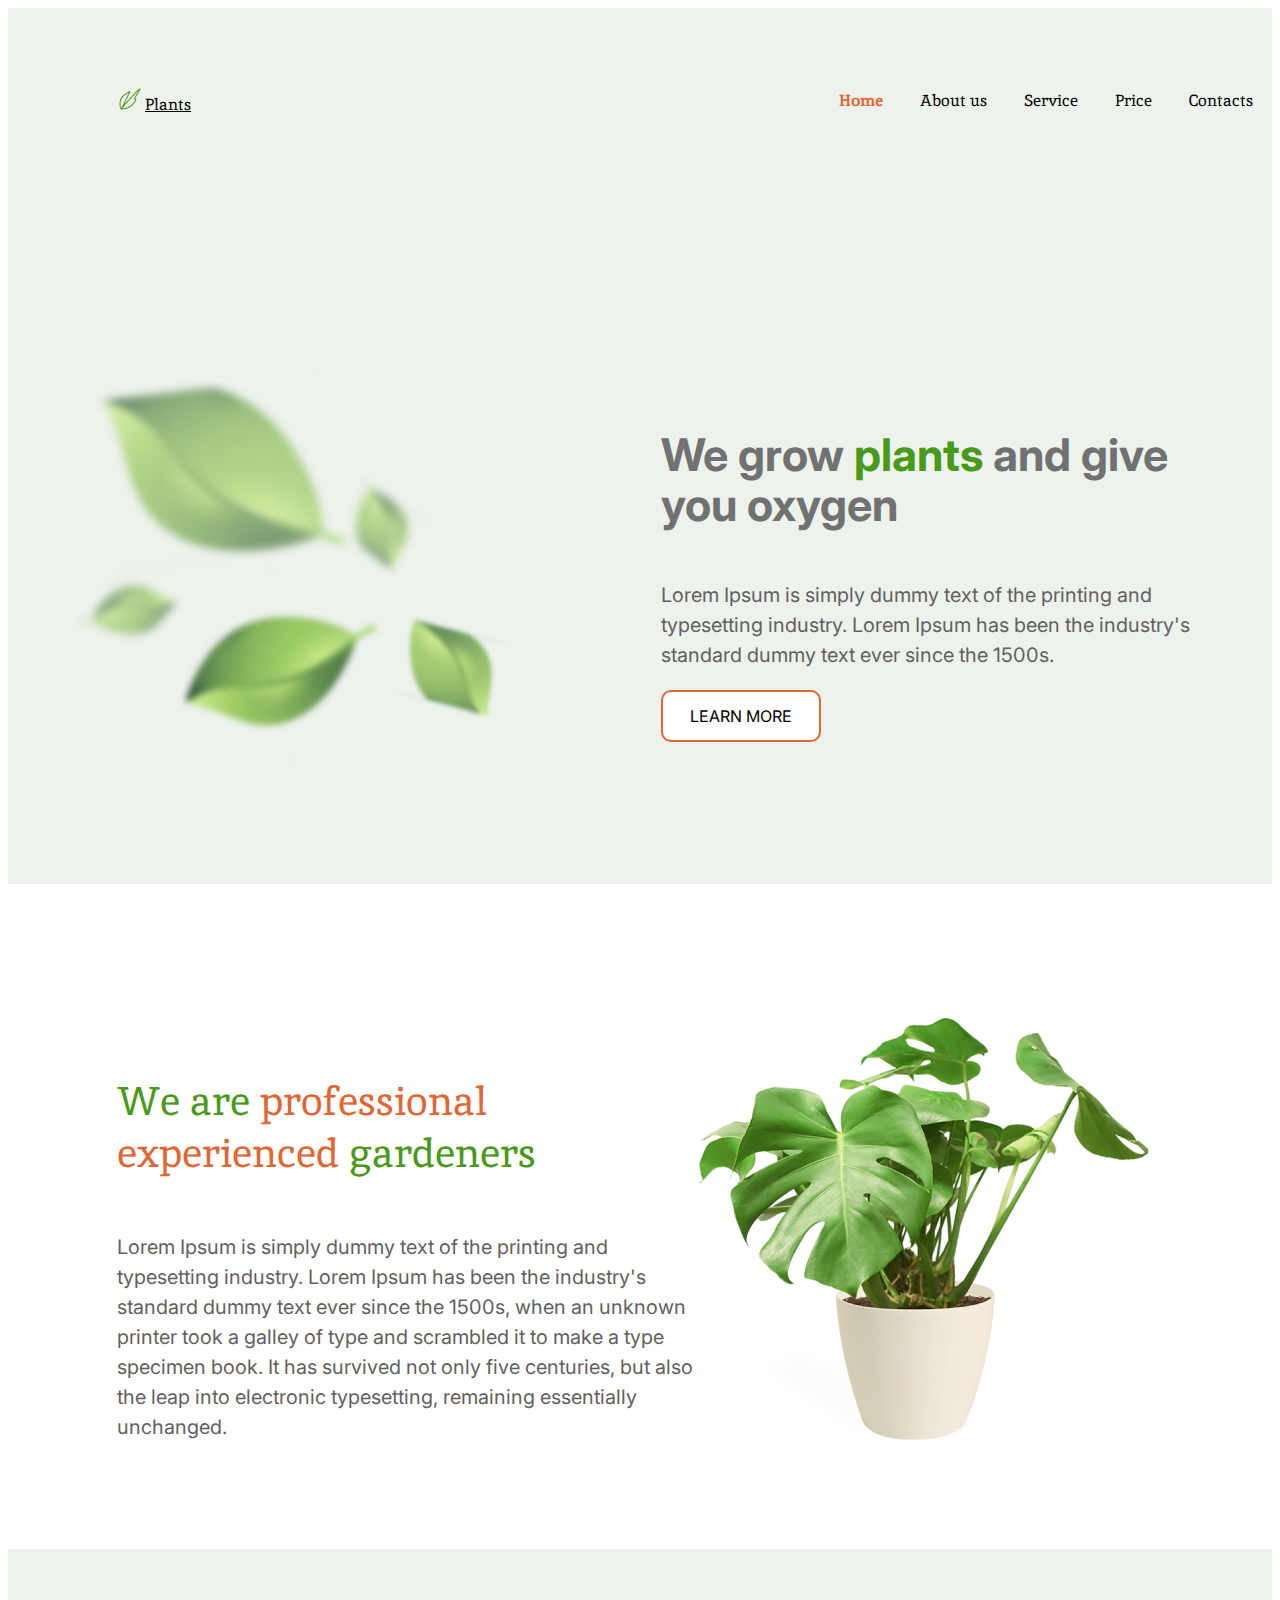
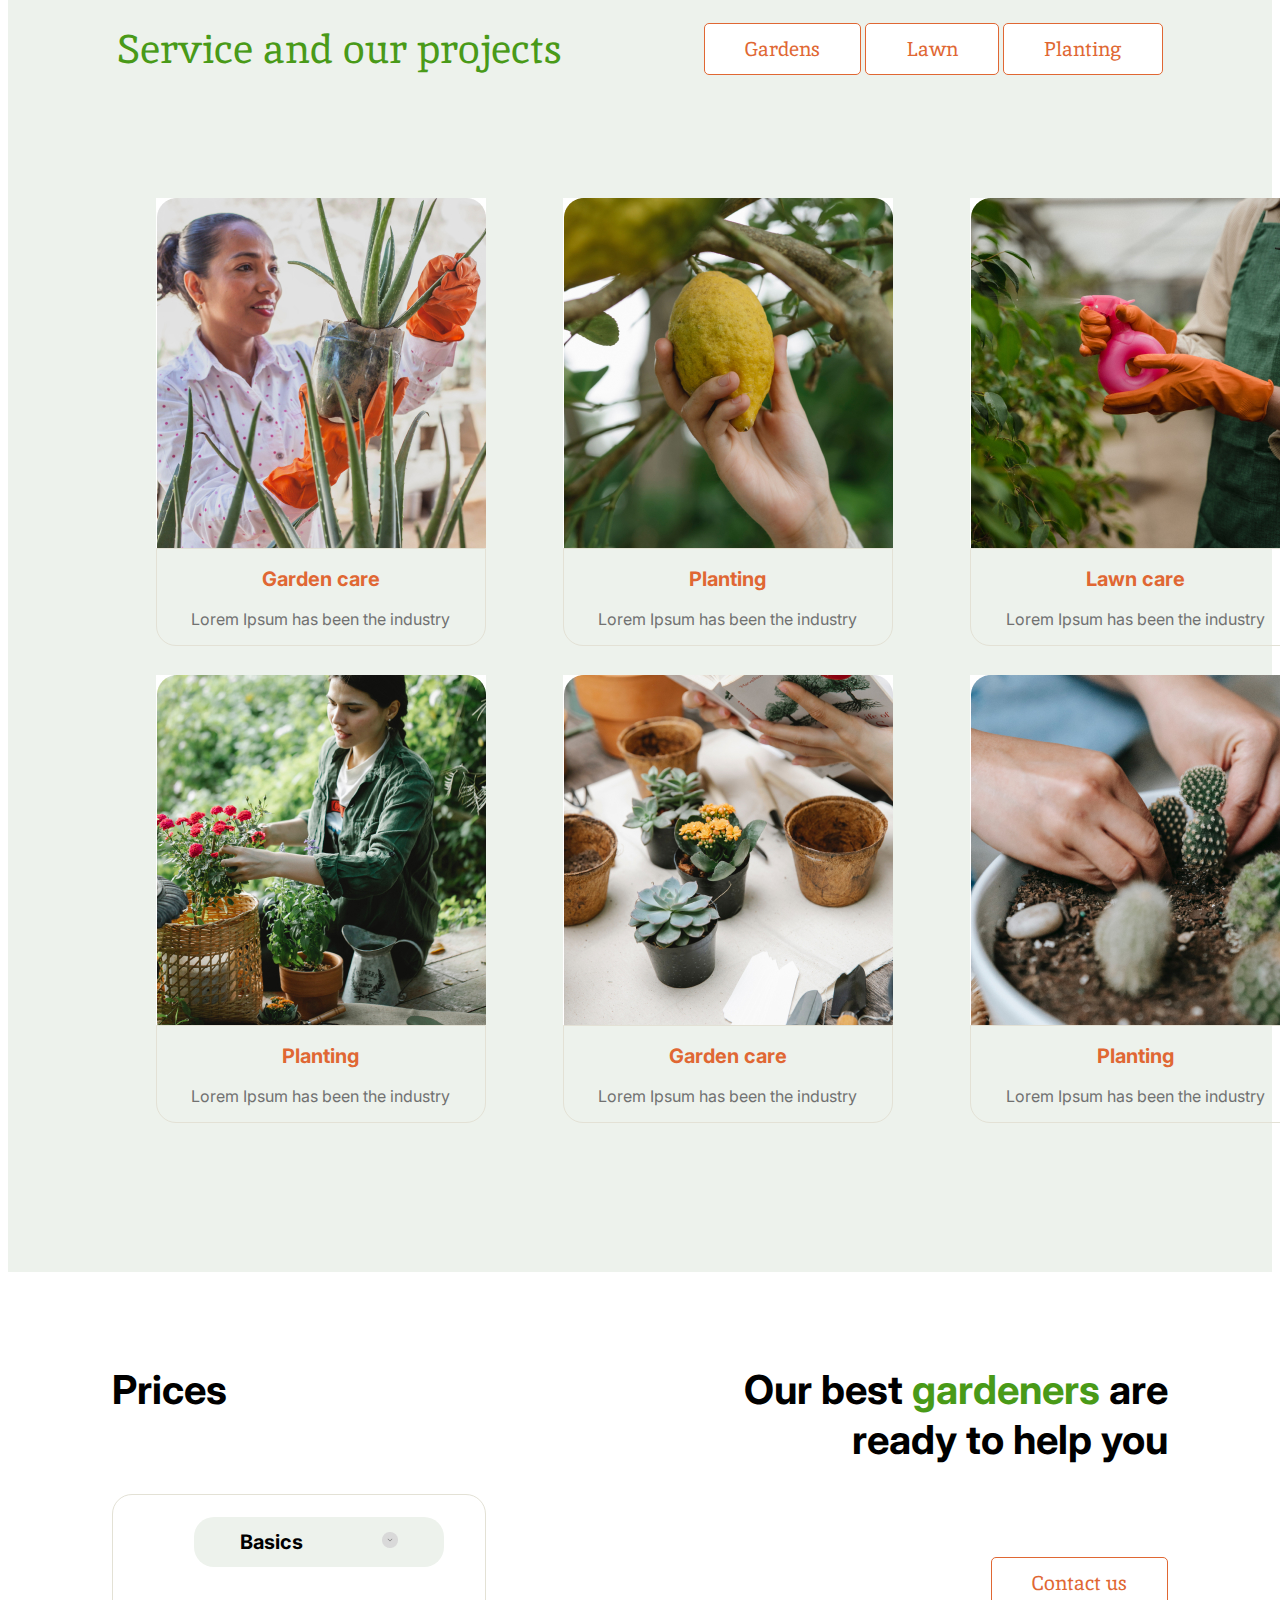
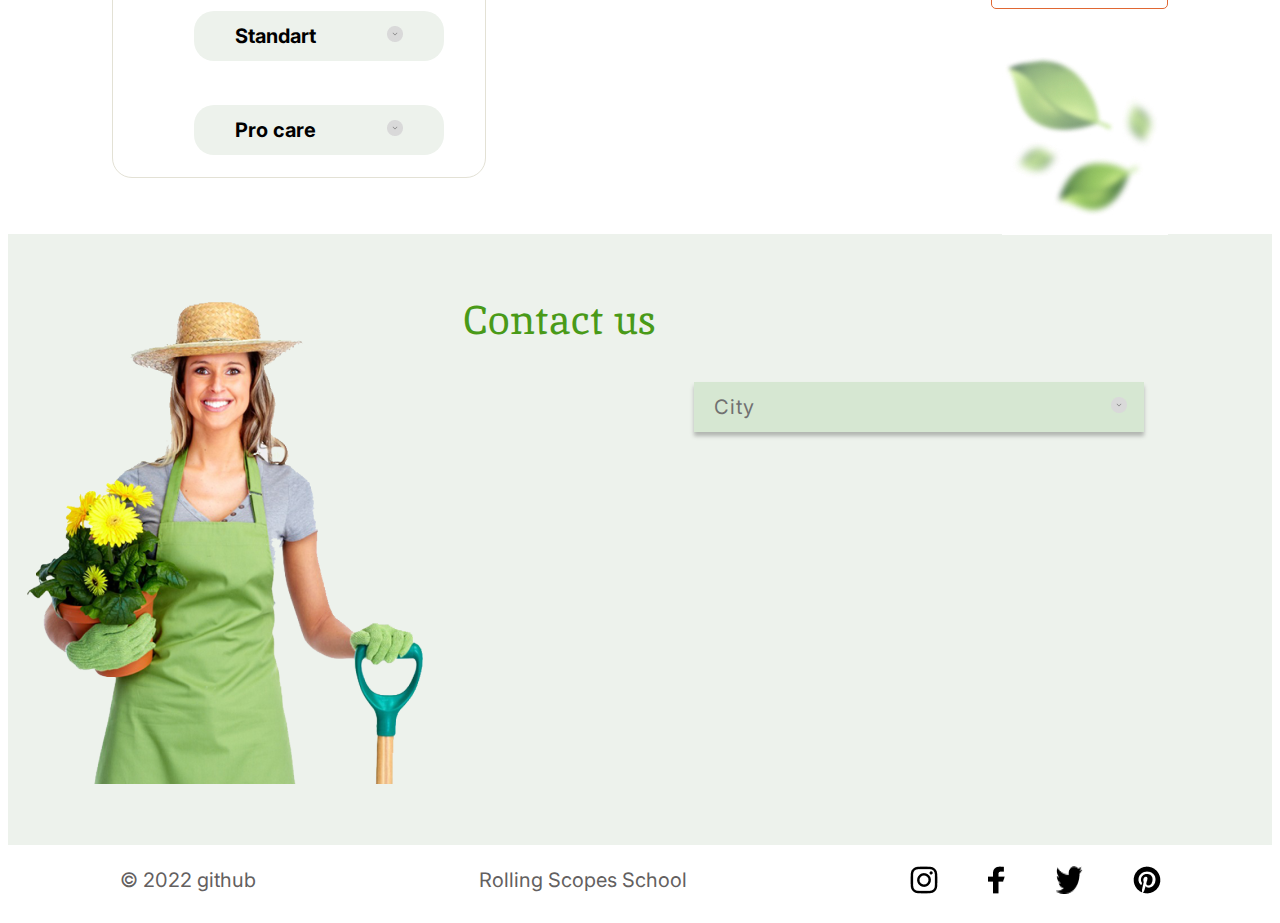
==== commit 205ae941: "refactor: modifid header" ====
--- a/plants/index.html
+++ b/plants/index.html
@@ -10,7 +10,7 @@
     <link rel="stylesheet" href="style.css">
 </head>
 <body>
-    <header class="header">
+    <header class="header" id="header">
         <div class="wrapper header_wrapper">
             <div class="logo__cont">
                 <img src="img/logo/logo_vector.png" alt="logo">
@@ -18,11 +18,11 @@
             </div>
             <nav class="header__navig">
                 <ul class="navig">
-                    <li class="navig__list__home"><span class="color__text_second">Home</span></li>
-                    <li class="navig__list">About us</li>
-                    <li class="navig__list">Service</li>
-                    <li class="navig__list">Price</li>
-                    <li class="navig__list">Contacts</li>
+                    <li class="navig__list"><a class="home__nav" href="#header">Home</a></li>
+                    <li class="navig__list"><a class="link__nav" href="#about">About us</a></li>
+                    <li class="navig__list"><a class="link__nav" href="#services">Service</a></li>
+                    <li class="navig__list"><a class="link__nav" href="#prices">Price</a></li>
+                    <li class="navig__list"><a class="link__nav" href="#contacts">Contacts</a></li>
                 </ul>
             </nav>
         </div>
@@ -45,7 +45,7 @@
             </div>
         </section>
         <section class="about">
-            <div class="wrapper about__wrapper">
+            <div class="wrapper about__wrapper" id="about">
                 <div class="about__content">     
                     <h2>We are <span class="color__text_second">professional experienced</span>  gardeners</h2>
                     <p>Lorem Ipsum is simply dummy text of the printing and typesetting industry. Lorem Ipsum has been the industry's standard dummy text ever since the 1500s, when an unknown printer took a galley of type and scrambled it to make a type specimen book. It has survived not only five centuries, but also the leap into electronic typesetting, remaining essentially unchanged. </p>
@@ -63,7 +63,7 @@
                 <img class="houseplant" src="img/about/houseplant.jpg" alt="houseplant">
             </div>
         </section>
-        <section class="services">
+        <section class="services" id="services">
             <div class="wrapper services__wrapper">
                 <div class="services__description">
                     <h2 class="services__title">Service and our projects</h2>
@@ -156,7 +156,7 @@
                 </div> 
             </div>
         </section>
-        <section class="prices">
+        <section class="prices" id="prices">
             <div class="wrapper prices__wrapper">
                 <div class="prices" id="prices">
                     <h4>Prices</h4>
@@ -182,7 +182,7 @@
 
             </div>
         </section>
-        <section class="contacts">
+        <section class="contacts" id="contacts">
             <div class="wrapper contacts__wrapper">
                 <img src="img/contact/contact_woman.png" alt="woman" class="contact__img">
                 <h2>Contact us</h2>
--- a/plants/style.css
+++ b/plants/style.css
@@ -83,12 +83,36 @@
     color: #717171;
 }
 
+a.home__nav:active, 
+a.home__nav:hover, 
+a.home__nav{
+  text-decoration: none;
+  color: var(--color-secondary);
+  list-style: none;
+  font-family: 'Inika';
+  font-style: normal;
+  font-weight: 700;
+  font-size: 16px;
+  line-height: 50px;
+
+}
+a.link__nav:active, 
+a.link__nav:hover, 
+a.link__nav{
+    text-decoration: none;
+    list-style: none;
+    font-family: 'Inika';
+    font-style: normal;
+    font-weight: 400;
+    font-size: 16px;
+    line-height: 50px;
+    color: #000;
+    cursor: pointer;
+}
 /* -------------------- sections -----------------------------*/
 header{
     background-color:var(--color-background-main);
-    padding: 52px 0 60.96px 0;
-   
-  
+    padding: 52px 0 60.96px 0; 
 }
 
 main{
@@ -104,29 +128,19 @@
 
 .navig{
     display: flex;
+    align-items: center;
+    justify-content: space-around;
+    width: 452px;
+    height: 50px;
 }
 
 .navig__list{
     list-style: none;
-    padding: 0 46px;
-    font-family: 'Inika';
-    font-style: normal;
-    font-weight: 400;
-    font-size: 16px;
-    line-height: 50px;
-    color: #000;
-    cursor: pointer;
-}
-
-.navig__list__home{
-    list-style: none;
-    padding: 0 46px;
-    font-family: 'Inika';
-    font-style: normal;
-    font-weight: 700;
-    font-size: 16px;
-    line-height: 50px;
-}
+    cursor: pointer;
+
+}
+
+
 
 .Logo{
     font-family: 'Inika';
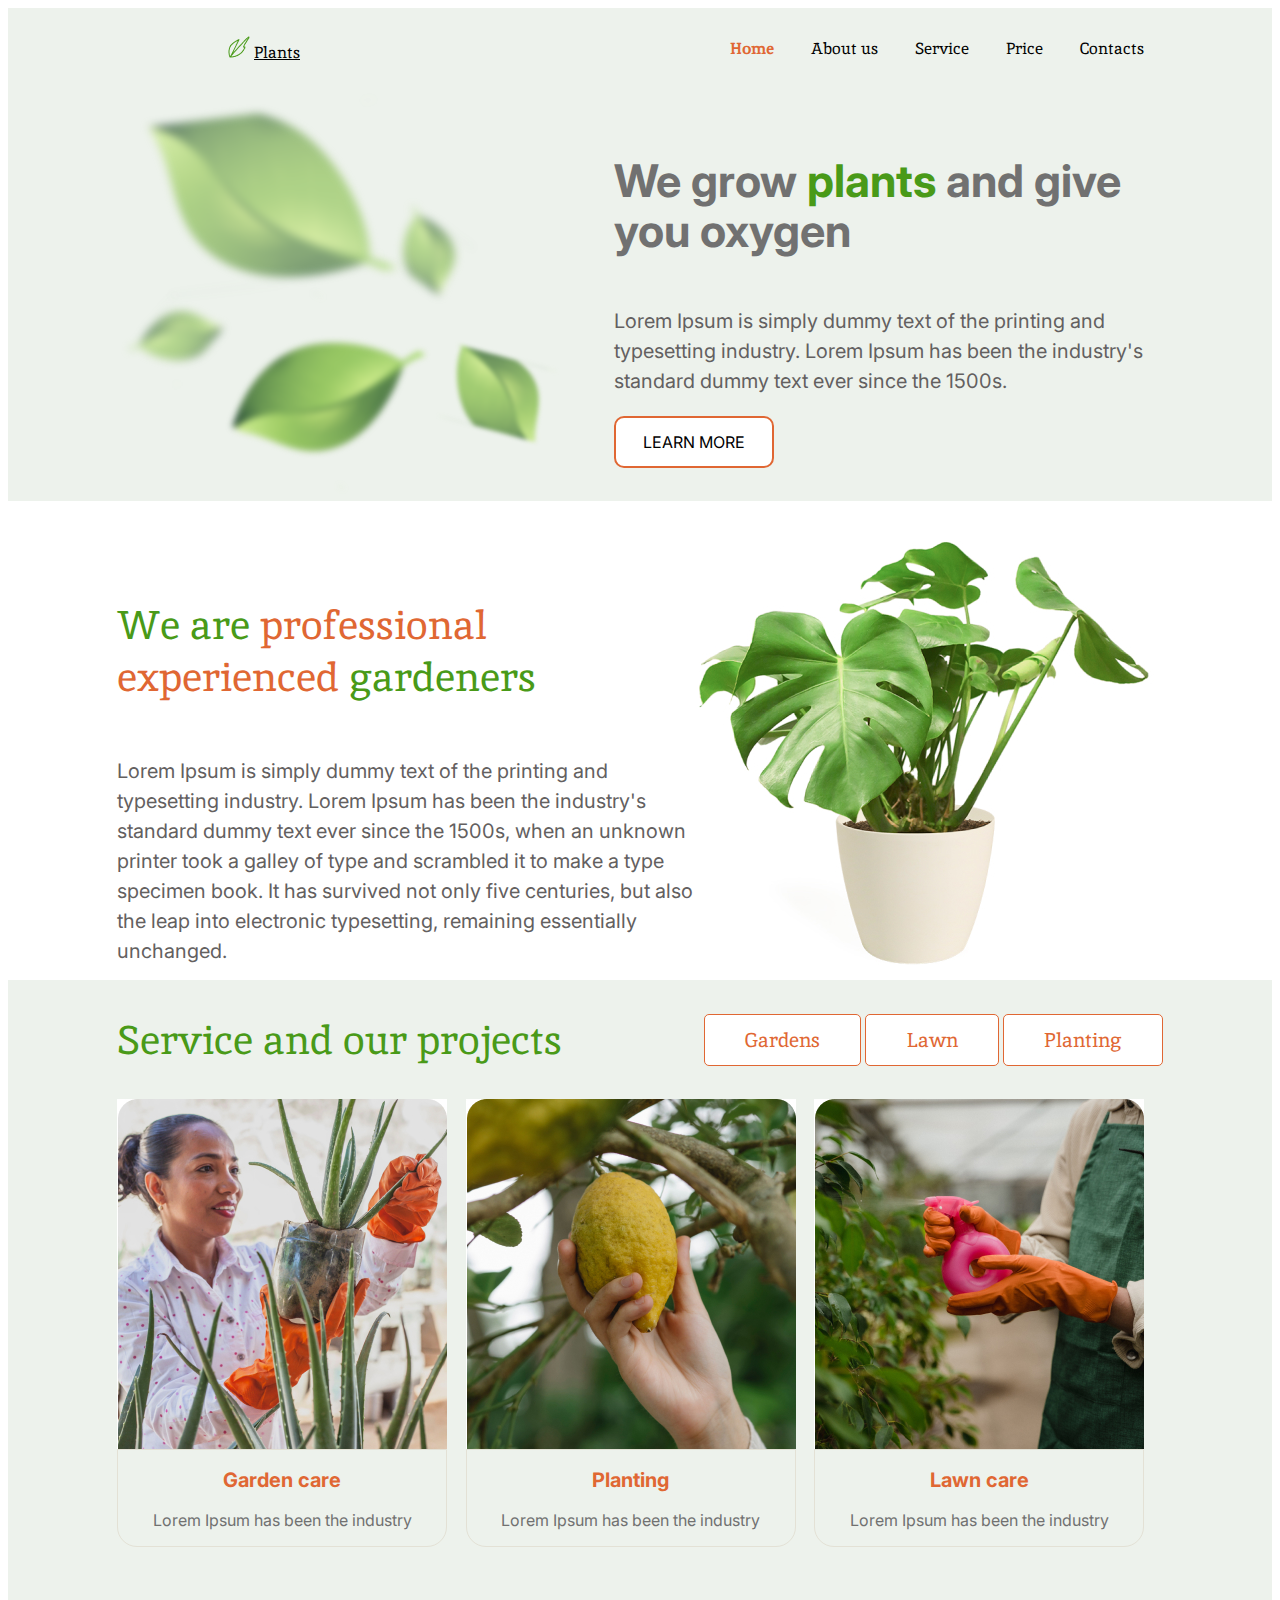
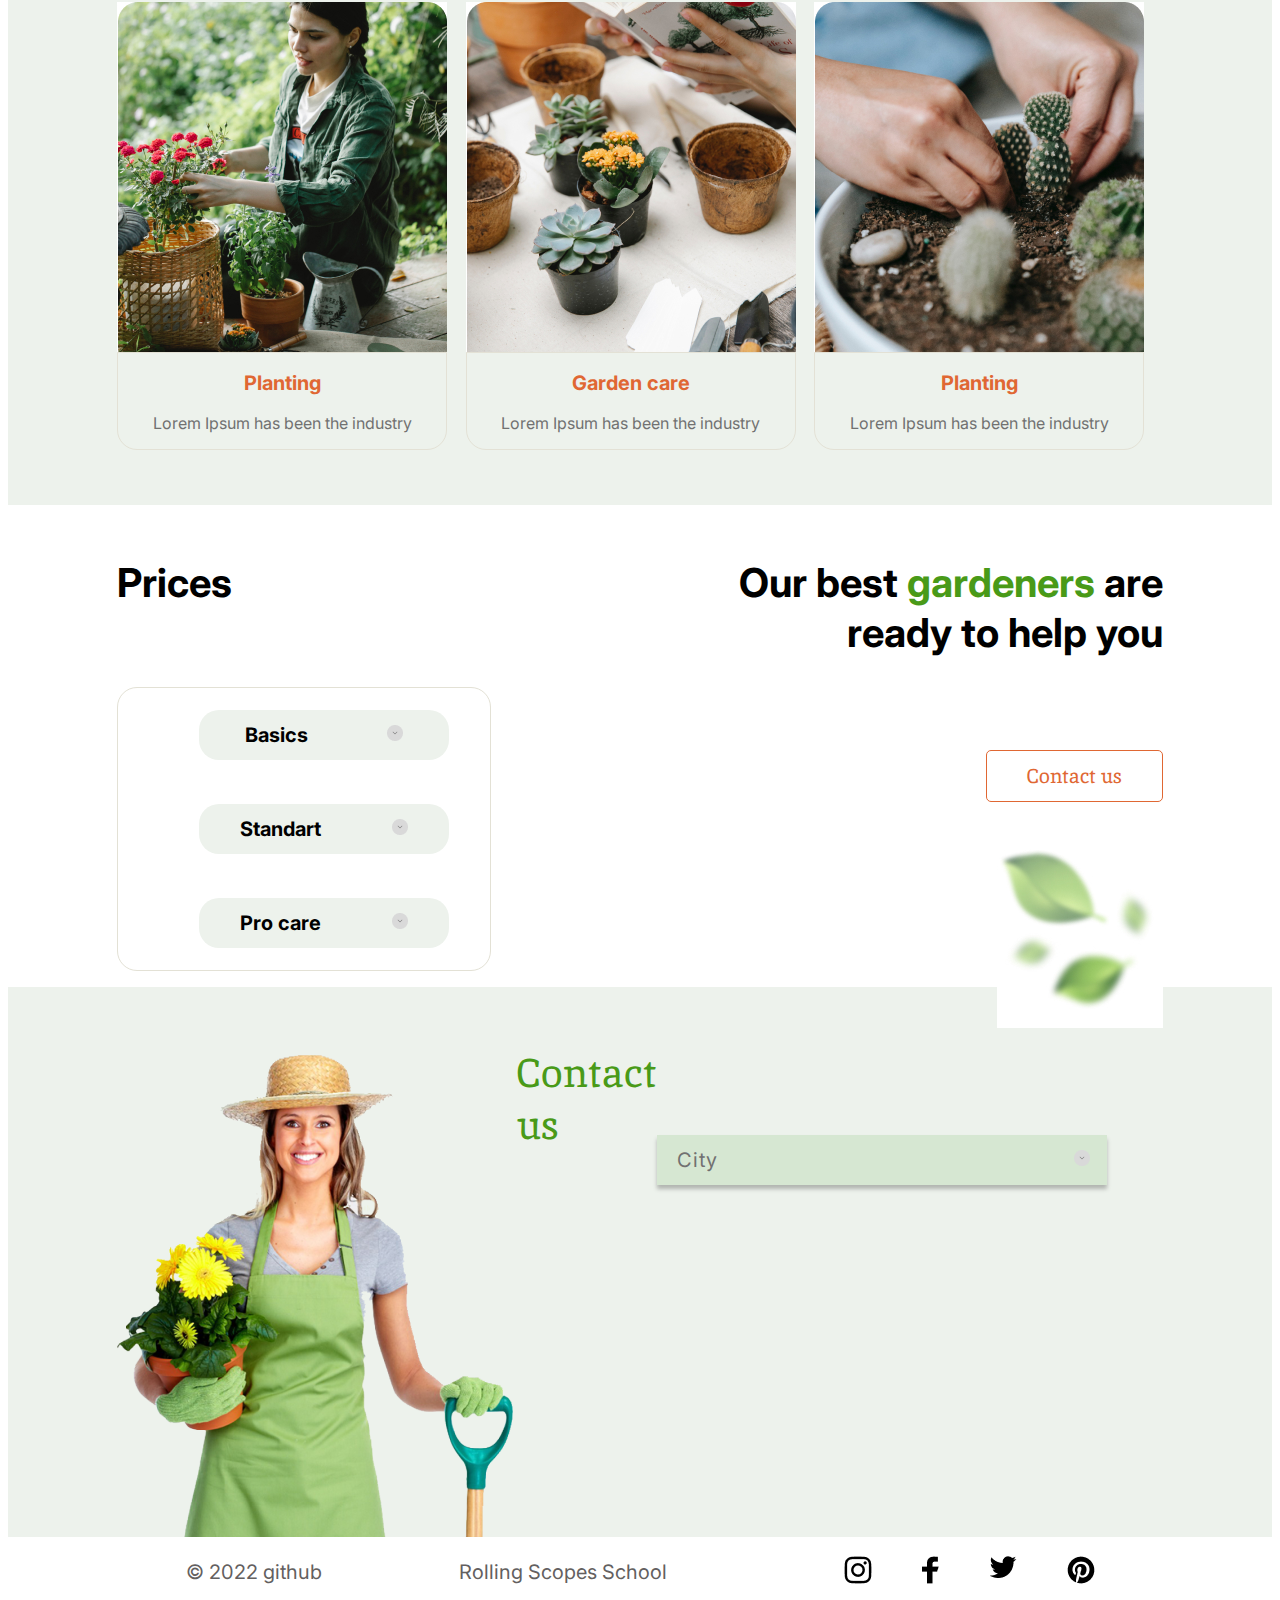
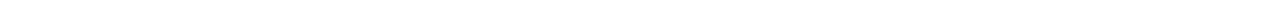
==== commit 09da92d7: "refactor: modifid css" ====
--- a/plants/index.html
+++ b/plants/index.html
@@ -3,11 +3,12 @@
 <head>
     <meta charset="UTF-8">
     <meta http-equiv="X-UA-Compatible" content="IE=edge">
-    <meta name="viewport" content="width=device-width, initial-scale=1.0">
+    <meta name="viewport" content="width=device-width, initial-scale=1.0, maximum-scale=1.0, user-scalable=no">
     <title>Plants</title>
     <link rel="preconnect" href="https://fonts.googleapis.com"><link rel="preconnect" href="https://fonts.gstatic.com" crossorigin><link href="https://fonts.googleapis.com/css2?family=Inter:wght@400;700&display=swap" rel="stylesheet">
     <link rel="preconnect" href="https://fonts.googleapis.com"><link rel="preconnect" href="https://fonts.gstatic.com" crossorigin><link href="https://fonts.googleapis.com/css2?family=Inika:wght@400;700&family=Inter:wght@400;700&display=swap" rel="stylesheet">
     <link rel="stylesheet" href="style.css">
+    <link rel="shortcut icon" href="img/logo/logo_vector.png">
 </head>
 <body>
     <header class="header" id="header">
@@ -72,7 +73,6 @@
                         <button class="button_second">Lawn</button>
                         <button class="button_second">Planting</button>
                     </div>
-                   
                 </div>
                 <div class="services__content">
                     <span class="services_item">
@@ -194,16 +194,16 @@
     </main>
     <footer class="footer">
         <div class="wrapper footer__wrapper">
-   
                 <p>&copy; 2022 github</p>
                 <p>Rolling Scopes School</p>
                 <div class="social__list">
-                    <img src="img/footer_img/1.png" alt="instagram">
-                    <img src="img/footer_img/2.png" alt="facebook">
-                    <img src="img/footer_img/3.png" alt="twitter">
-                    <img src="img/footer_img/4.png" alt="pinterest">
-                </div>
-    
+                    <ul class="social__list">
+                        <li><img src="img/footer_img/1.png" alt="instagram"></li>
+                        <li><img src="img/footer_img/2.png" alt="facebook"></li>
+                        <li><img src="img/footer_img/3.png" alt="twitter"></li>
+                        <li><img src="img/footer_img/4.png" alt="pinterest"></li>
+                    </ul>
+                </div>
         </div>
     </footer>
 </body>
--- a/plants/style.css
+++ b/plants/style.css
@@ -9,6 +9,7 @@
 
 html{
     font-size: 10px;
+    scroll-behavior: smooth;
 }
 
 body{
@@ -19,7 +20,8 @@
 .wrapper{
     max-width: 1440px;
     margin: auto;
-    
+    padding-left: 109px;
+    padding-right: 109px;
 }
 
 /* -------------------- styles for text  ---------------- */
@@ -112,12 +114,13 @@
 /* -------------------- sections -----------------------------*/
 header{
     background-color:var(--color-background-main);
-    padding: 52px 0 60.96px 0; 
+    /* padding: 52px 0 60.96px 0;  */
+
 }
 
 main{
     background-color:var(--color-background-main);
-    padding: 52px 0 60.96px 0;
+    /* padding: 52px 0 60.96px 0; */
 }
 
 .header_wrapper{
@@ -164,7 +167,7 @@
     display: flex;
     align-items: center;
     justify-content: space-between;
-    padding: 109px 62px;
+    /* padding: 109px 62px; */
 }
 
 .welcome__content__right{
@@ -190,7 +193,7 @@
     display: flex;
     align-items:center ;
     justify-content: space-between;
-    padding: 93px 109px;
+    /* padding: 93px 109px; */
 }
 
 .about__content{
@@ -232,20 +235,23 @@
     display: flex;
     align-items: center;
     justify-content: space-between;
-    padding: 40px 109px 90px;
+    /* padding: 40px 109px 90px; */
  
 }
 
 .services__content{
     display: flex;
     flex-wrap: wrap;
-    justify-content: space-around;
-    width: 1222px ;
-    height: 955px;
-    padding: 0px 109px 119px 109px;
-    
-}
-
+    justify-content: space-between;
+    /* width: 1222px ; */
+    /* height: 955px; */
+    /* padding: 0px 109px 119px 109px; */
+    
+}
+.services_item{
+    width: calc(100% / 3);
+    margin-bottom: 55px;
+}
 .style__cards{
     width: 330px;  
 }
@@ -272,7 +278,7 @@
 
 .prices__wrapper{
     display: grid;
-    padding: 40px 104px;
+    /* padding: 40px 104px; */
     grid-template-rows: 1fr  ;
     grid-template-columns: 1fr;
     row-gap: 10px;
@@ -341,6 +347,7 @@
     display: flex;
     gap: 50px;
     justify-content: space-between;
+    list-style: none;
 }
 
 /* ---------------------- elements ------------------------*/
@@ -352,13 +359,57 @@
     font-size: 16px;
     line-height: 20px;
     background: var(--color-background-secondary);
+    color: #000;
     border: 2px solid #E06733;
     border-radius: 10px;
     cursor: pointer;
 
     padding: 14px 27px;
 }
-
+.button_first:hover{
+    font-family: 'Inter';
+    font-style: normal;
+    font-weight: 400;
+    font-size: 16px;
+    line-height: 20px;
+    color:var(--color-background-secondary);
+    background: var(--color-secondary);
+    border: 2px solid #E06733;
+    border-radius: 10px;
+    cursor: pointer;
+
+    padding: 14px 27px;
+}
+
+.button_first:active{
+    font-family: 'Inter';
+    font-style: normal;
+    font-weight: 400;
+    font-size: 16px;
+    line-height: 20px;
+    color:var(--color-background-secondary);
+    background: var(--color-secondary);
+    border: 2px solid #E06733;
+    border-radius: 10px;
+    cursor: pointer;
+
+    padding: 14px 27px;
+}
+
+.button_second:hover{
+    font-family: 'Inika';
+    font-style: normal;
+    font-weight: 400;
+    font-size: 20px;
+    line-height: 26px;
+    color: var(--color-background-secondary);
+    cursor: pointer;
+    background-color: var(--color-secondary);
+    border: 1px solid #E06733;
+    border-radius: 5px;
+
+    padding: 12px 40px
+}
 .button_second{
     font-family: 'Inika';
     font-style: normal;
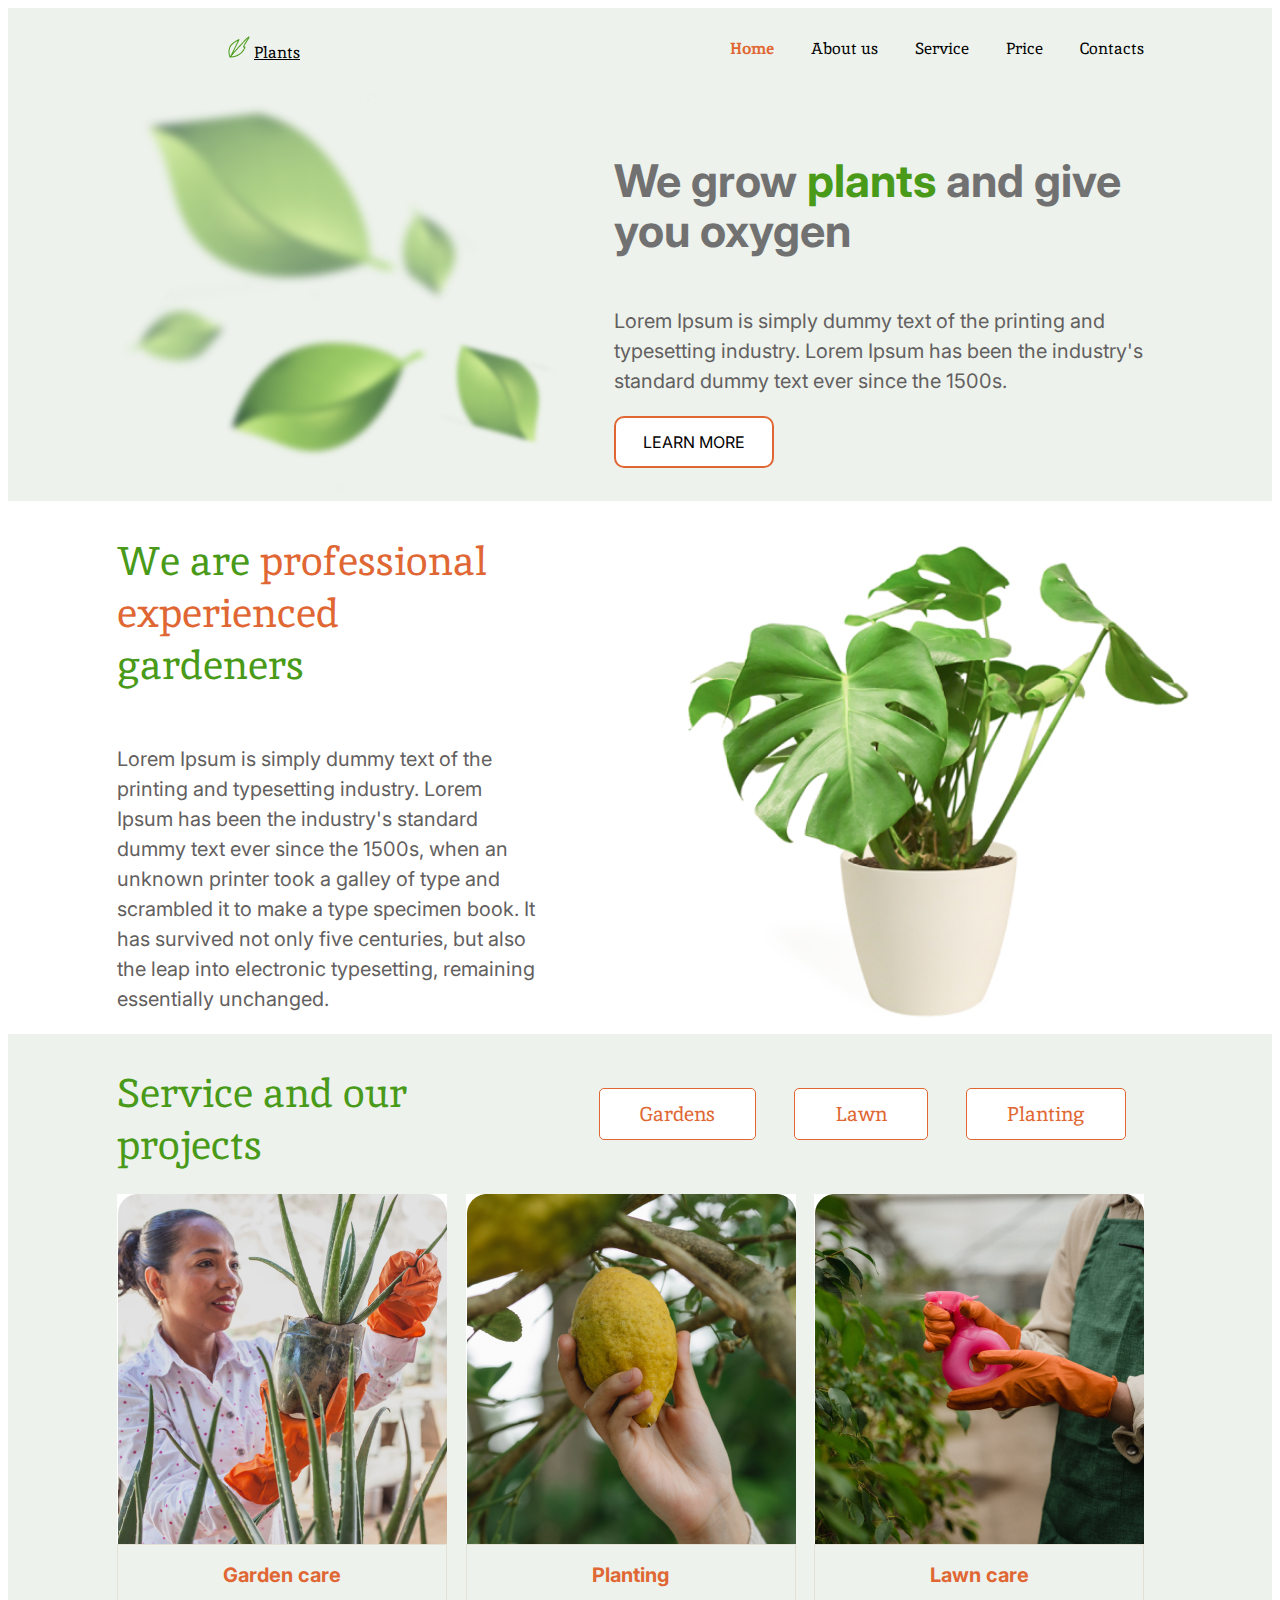
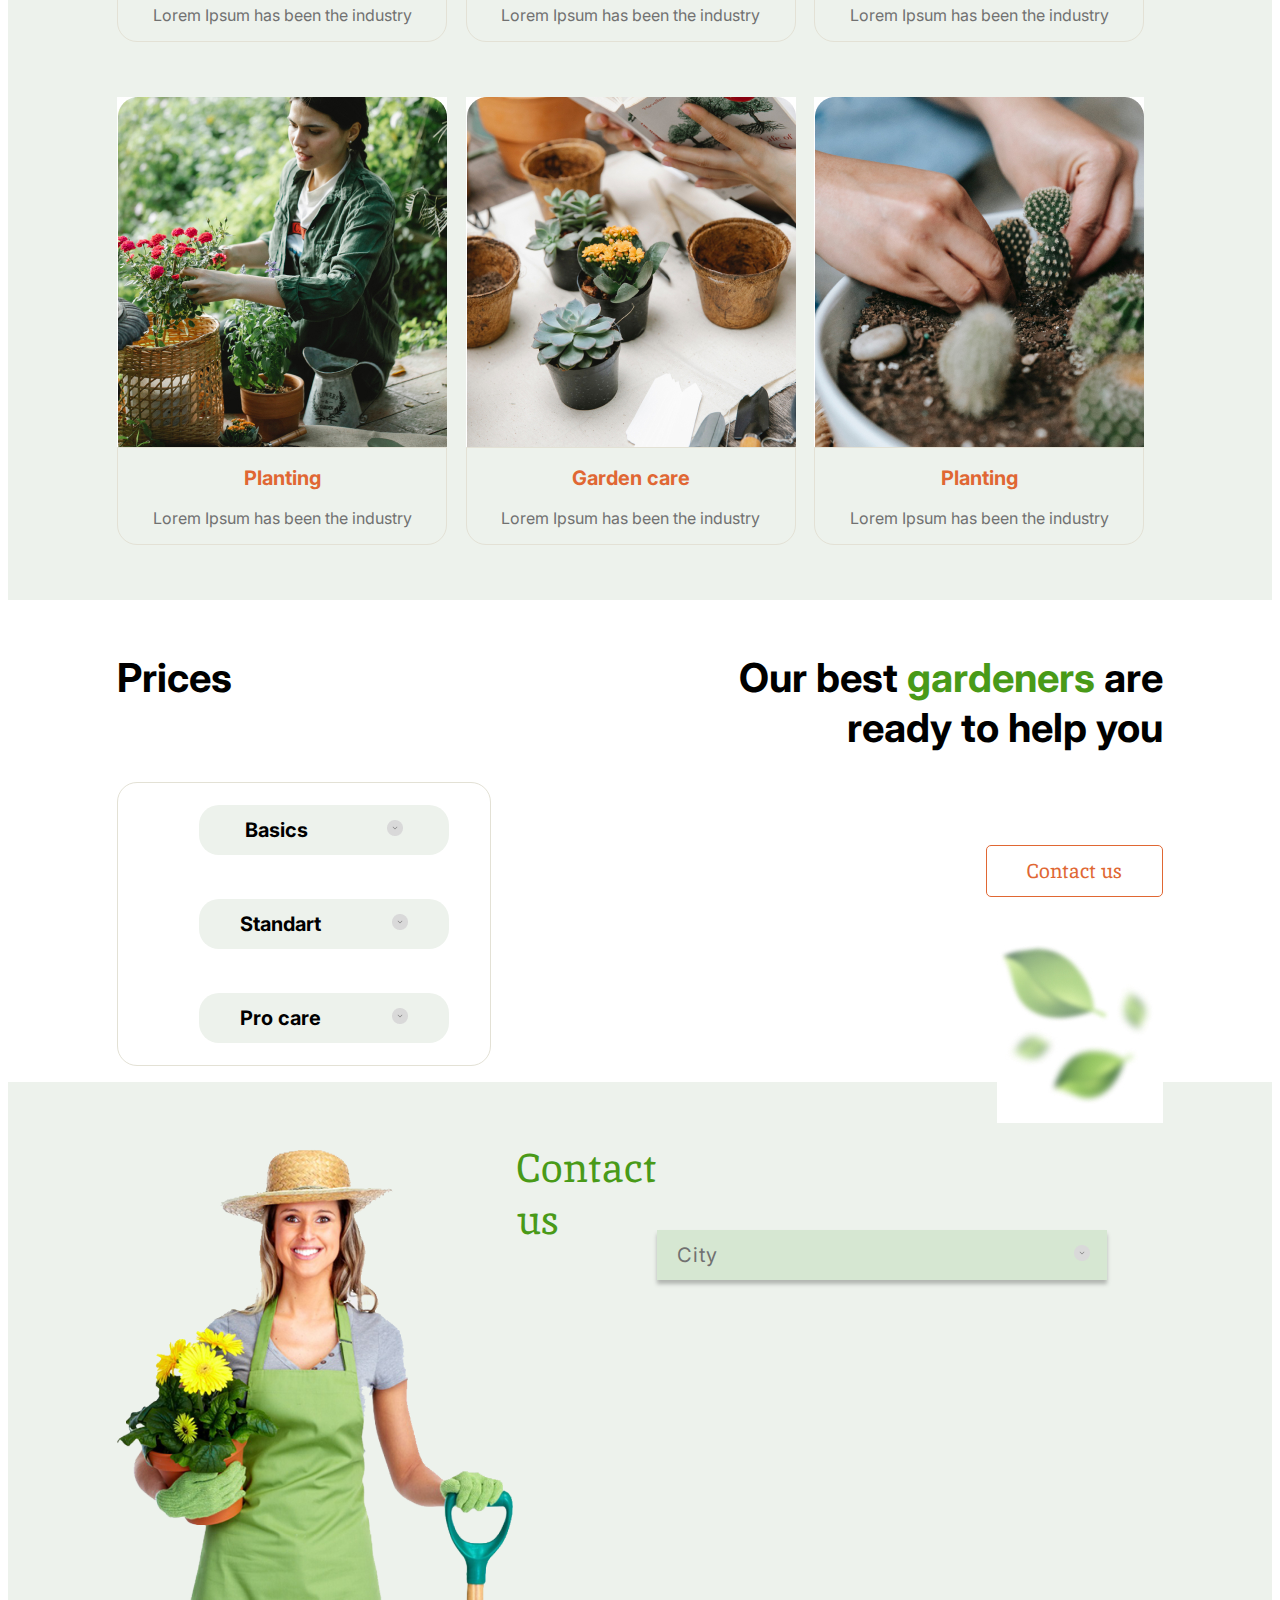
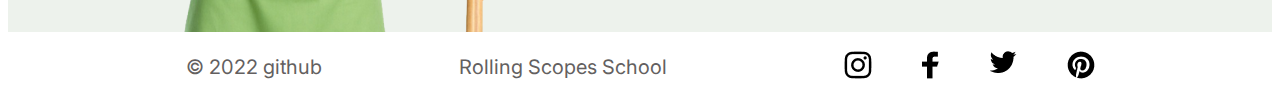
==== commit b6e9b219: "refactor: modifid css section about ( hide/visible staffs)" ====
--- a/plants/index.html
+++ b/plants/index.html
@@ -47,22 +47,33 @@
         </section>
         <section class="about">
             <div class="wrapper about__wrapper" id="about">
-                <div class="about__content">     
-                    <h2>We are <span class="color__text_second">professional experienced</span>  gardeners</h2>
-                    <p>Lorem Ipsum is simply dummy text of the printing and typesetting industry. Lorem Ipsum has been the industry's standard dummy text ever since the 1500s, when an unknown printer took a galley of type and scrambled it to make a type specimen book. It has survived not only five centuries, but also the leap into electronic typesetting, remaining essentially unchanged. </p>
-                <div class="staffs">
-                    <div class="img__julie">
-                        <img  src="img/about/julie.jpg" alt="julie" >
-                        <p>Julie</p>
+                <div class="about__content">
+                    <div class="about__header">
+                        <h2>We are <span class="color__text_second">professional experienced</span>  gardeners</h2>
+                        <p>Lorem Ipsum is simply dummy text of the printing and typesetting industry. Lorem Ipsum has been the industry's standard dummy text ever since the 1500s, when an unknown printer took a galley of type and scrambled it to make a type specimen book. It has survived not only five centuries, but also the leap into electronic typesetting, remaining essentially unchanged. </p>
+                     <div class="staffs__hover">
+                        <div class="staffs">
+                            <div class="grid__box_1">
+                                <img  src="img/about/julie.jpg" alt="julie" >
+                            </div>     
+                            <div class="grid__box_2">
+                                <p class="grid__box__text">Julie</p>
+                            </div>
+                            <div class="grid__box_3">
+                                <p class="grid__box__text">Marisa</p>
+                            </div>
+                            <div class="grid__box_4">
+                                <img  src="img/about/marisa.jpg" alt="marisa">
+                            </div>
+                        </div>
+                     </div>
+                    </div>     
+                    <div class="about__img">
+                        <img class="houseplant" src="img/about/houseplant.jpg" alt="houseplant">
                     </div>
-                    <div class="img__marisa">
-                        <img  src="img/about/marisa.jpg" alt="marisa">
-                        <p>Marisa</p> 
-                    </div>              
-                </div>
-                </div>
-                <img class="houseplant" src="img/about/houseplant.jpg" alt="houseplant">
-            </div>
+                 
+                </div>
+                
         </section>
         <section class="services" id="services">
             <div class="wrapper services__wrapper">
@@ -162,6 +173,7 @@
                     <h4>Prices</h4>
                 </div>
                 <div class="prices__form" id="prices__form">
+
                        <ul class="dropdown__menu">
                         <li><button class="select__button">Basics <span><img src="img/other/accordion_btn.png" alt="accordion_btn"></span> </button></li>
                         <li><button class="select__button">Standart<span><img src="img/other/accordion_btn.png" alt="accordion_btn"></span> </button></li>
--- a/plants/style.css
+++ b/plants/style.css
@@ -192,36 +192,95 @@
 .about__wrapper{
     display: flex;
     align-items:center ;
-    justify-content: space-between;
     /* padding: 93px 109px; */
 }
-
+.about__header{
+    display: flex;
+    flex-direction: column;
+    flex-wrap: wrap;
+    width: calc(100%/2.5);
+    position: relative;
+    opacity: 1;
+
+}
+.about__img{
+    display: flex;
+}
 .about__content{
+    display: flex;    
+    gap: 153px;
+}
+/* .about__content{
     word-wrap: break-word;
     display: flex;
+    flex-direction: column;
     justify-content: left;
     flex-wrap: wrap;
     width: 605px;
     height: 350px;
     left: 109px;
     top: 161px;
-}
-.houseplant{
+} */
+/* .houseplant{
     width: 464px;
     height: 479px;
     left: 867px;
     top: 93px;
-}
-
+} */
+.staffs__hover{
+    position: absolute;
+    /* margin: auto; */
+    padding-top: calc(15%);
+    
+}
 .staffs{
-    display: none;
-}
-/*
-.about__content:hover + .staffs{
-    
- }
- */
-
+    display: grid;
+    grid-template-columns: repeat(3,1fr);
+    grid-template-rows: repeat(2,1fr);
+    align-items: center;
+    grid-template-areas:
+    "grid__box_4 grid__box_3 grid__box_3"
+    "grid__box_2 grid__box_2 grid__box_1"
+    ;
+}
+.grid__box_1{
+    display: grid;
+  grid-area: grid__box_1;
+  justify-content: end;
+}
+.grid__box_2{
+   grid-area:grid__box_2 ;
+   display: grid;
+   justify-content: end;
+}
+.grid__box_3{
+    grid-area: grid__box_3;
+    display: grid;
+    justify-content: start;
+}
+.grid__box_4{
+    grid-area: grid__box_4; 
+    display: grid;
+    justify-content: start;
+}
+.grid__box__text{
+    font-family: 'Inika';
+    font-style: normal;
+    font-weight: 400;
+    font-size: 20px;
+    line-height: 26px;
+    color: #000000;
+}
+
+.staffs__hover{
+display: none;
+
+}
+.about__header:hover .staffs__hover{
+    display: block;
+}
+
+/* _________________services________________________  */
 .services{
     background-color: var(--color-background-main);
 }
@@ -235,8 +294,17 @@
     display: flex;
     align-items: center;
     justify-content: space-between;
+    width: 1009px;
     /* padding: 40px 109px 90px; */
- 
+}
+
+.services__buttons{
+    display: flex;
+    gap: 38px;
+}
+.services__title{
+    width: 306px;
+    height: 94px;
 }
 
 .services__content{
